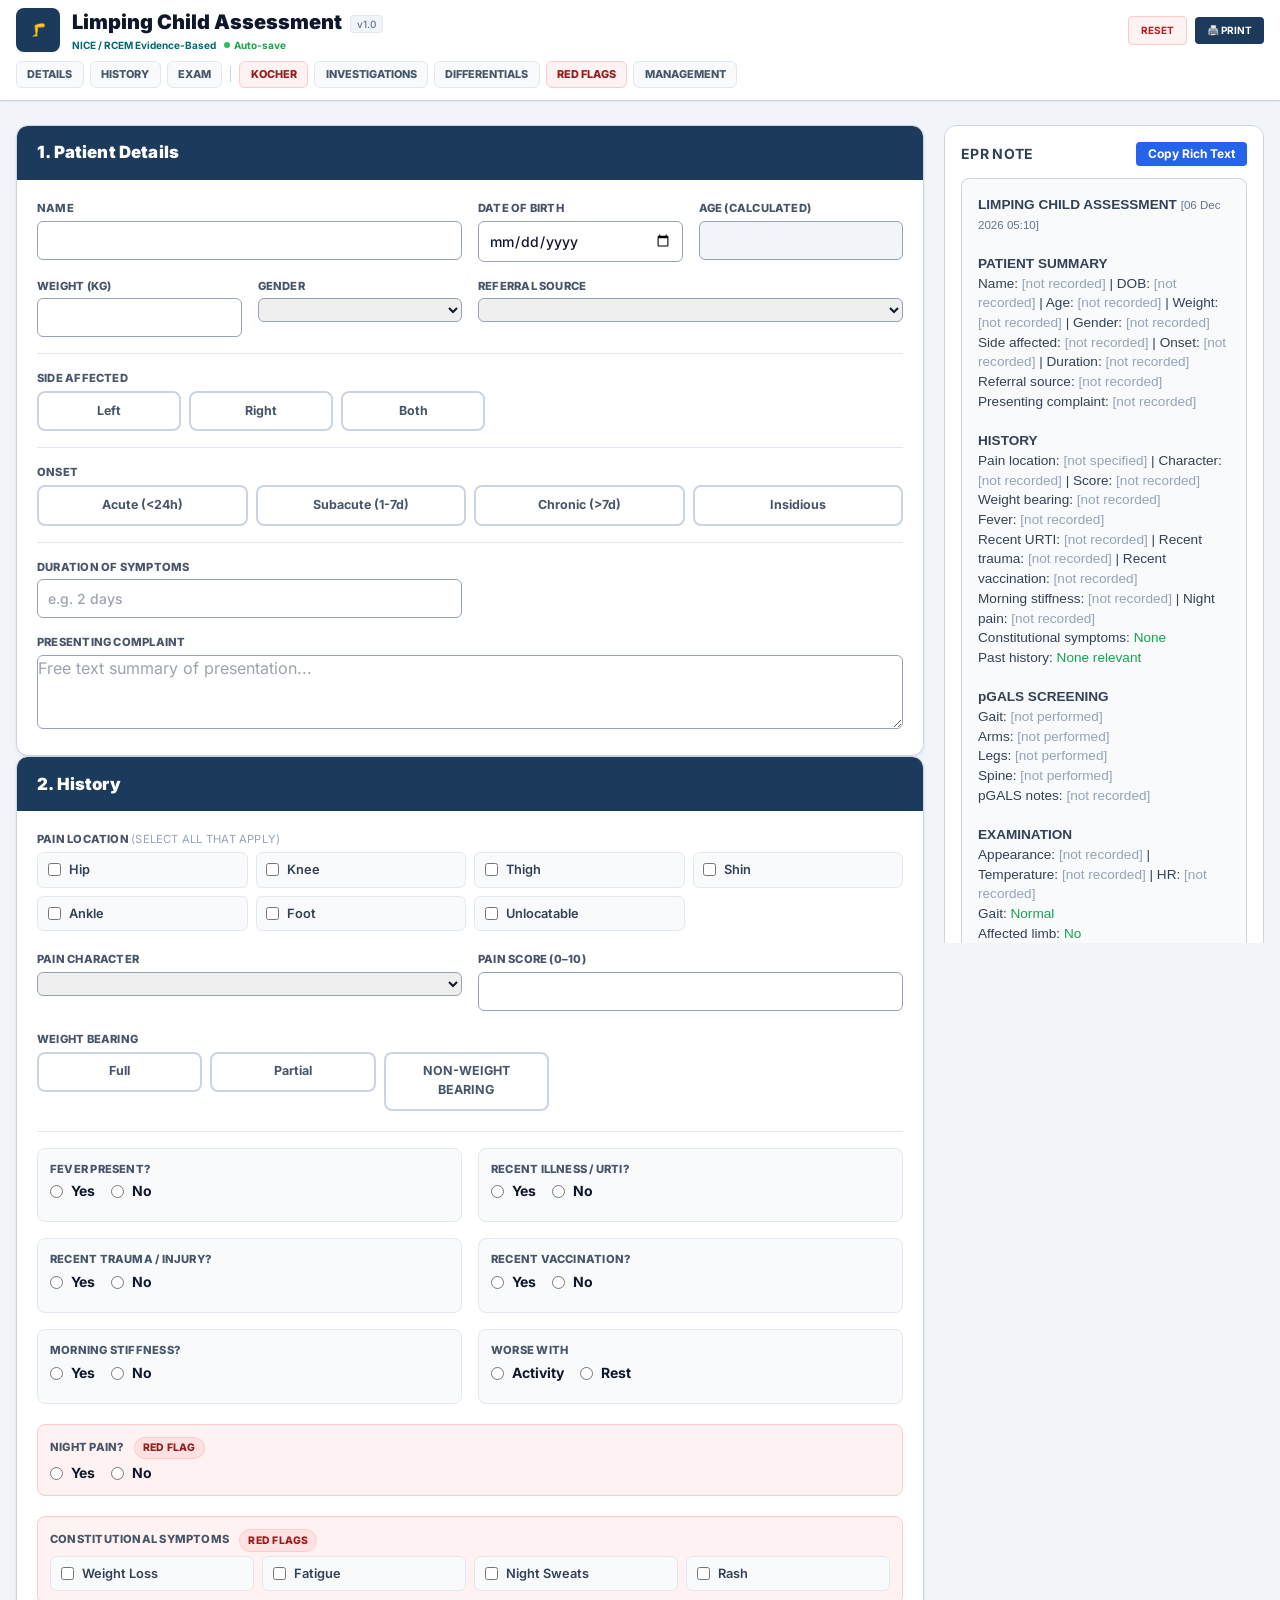
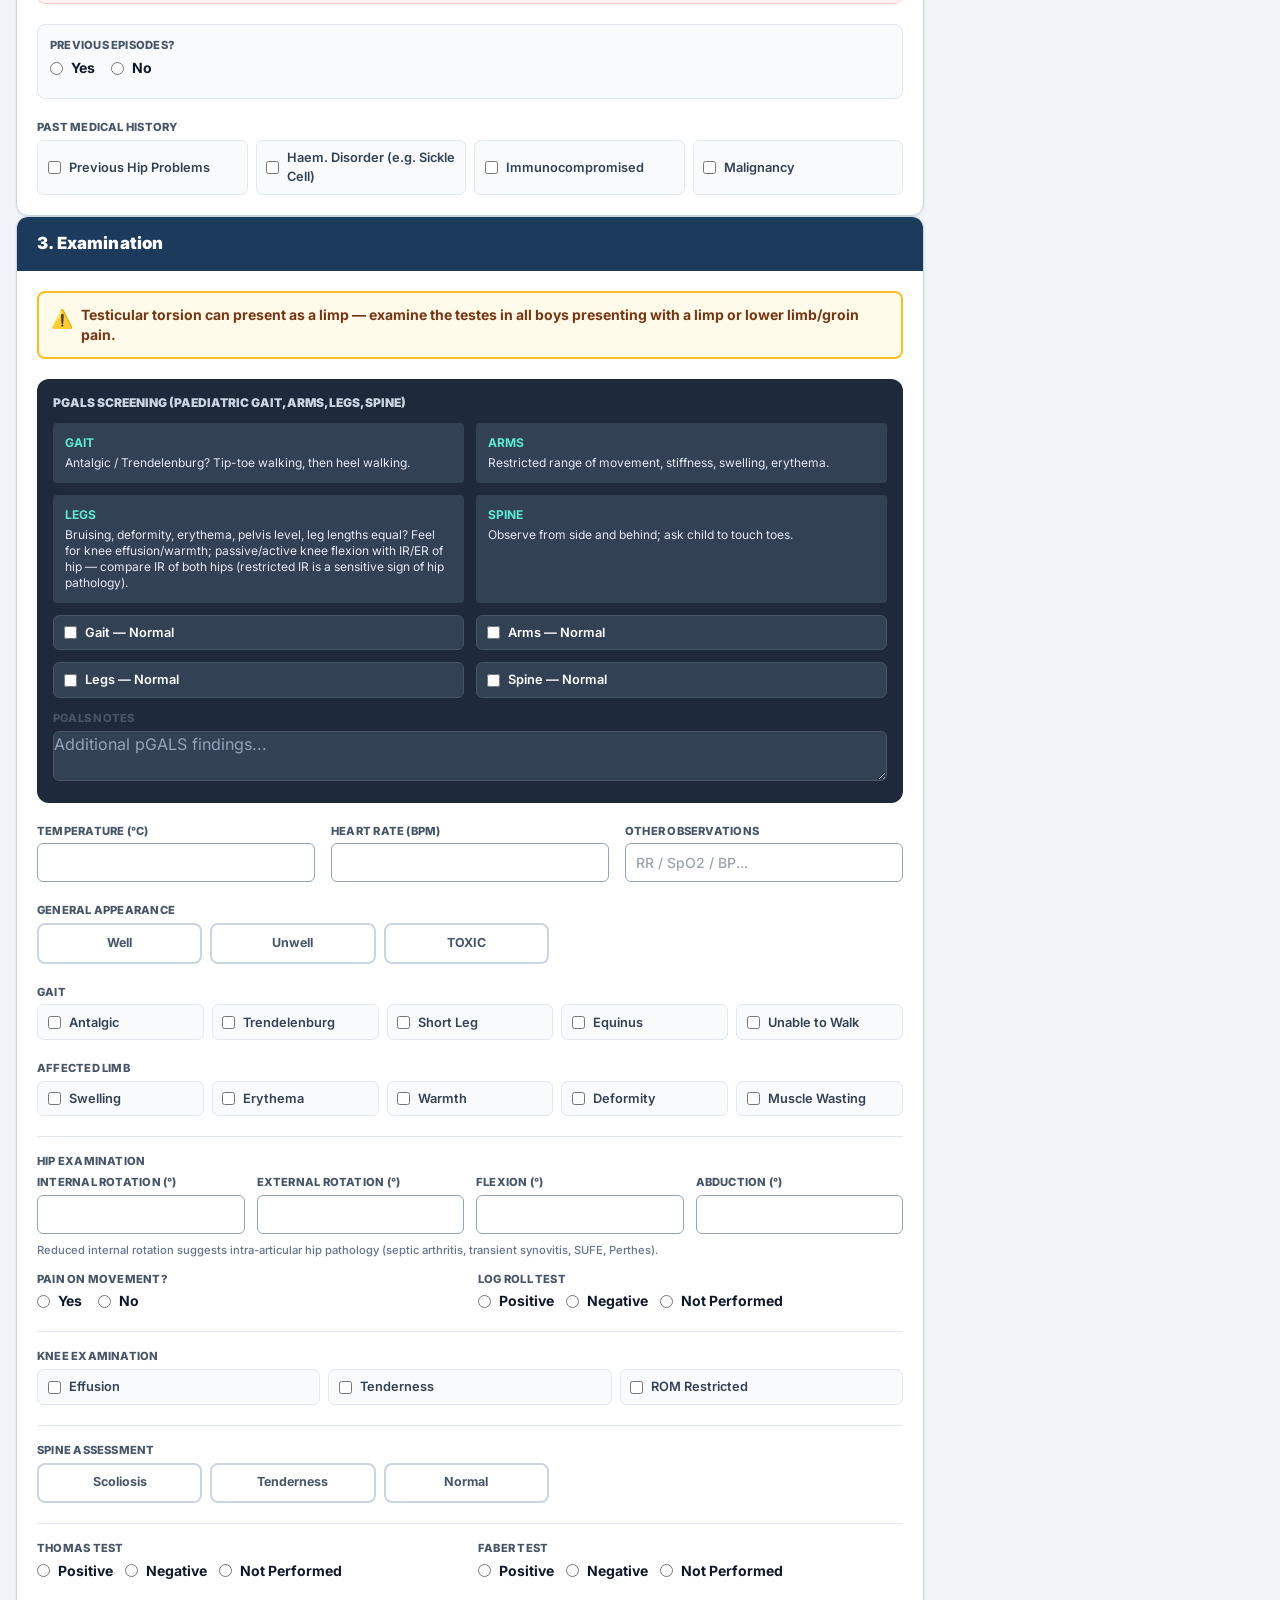
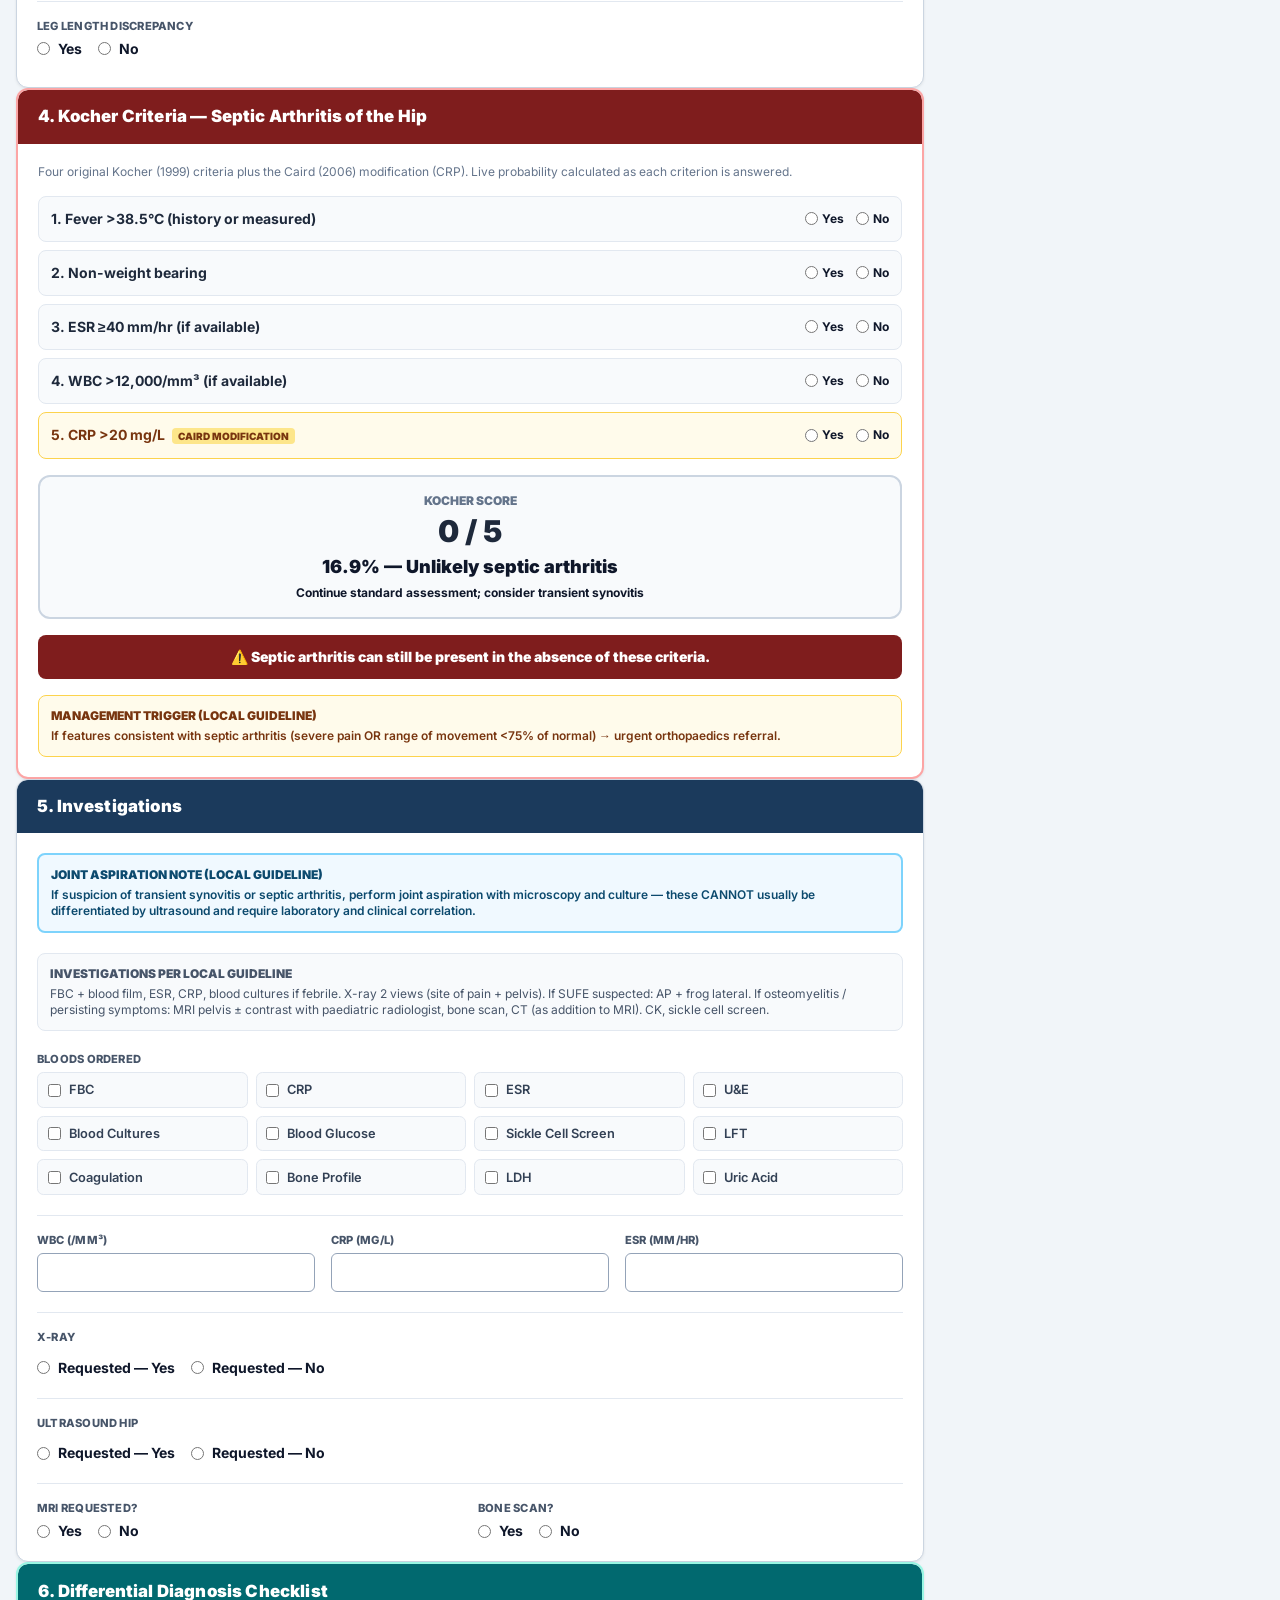
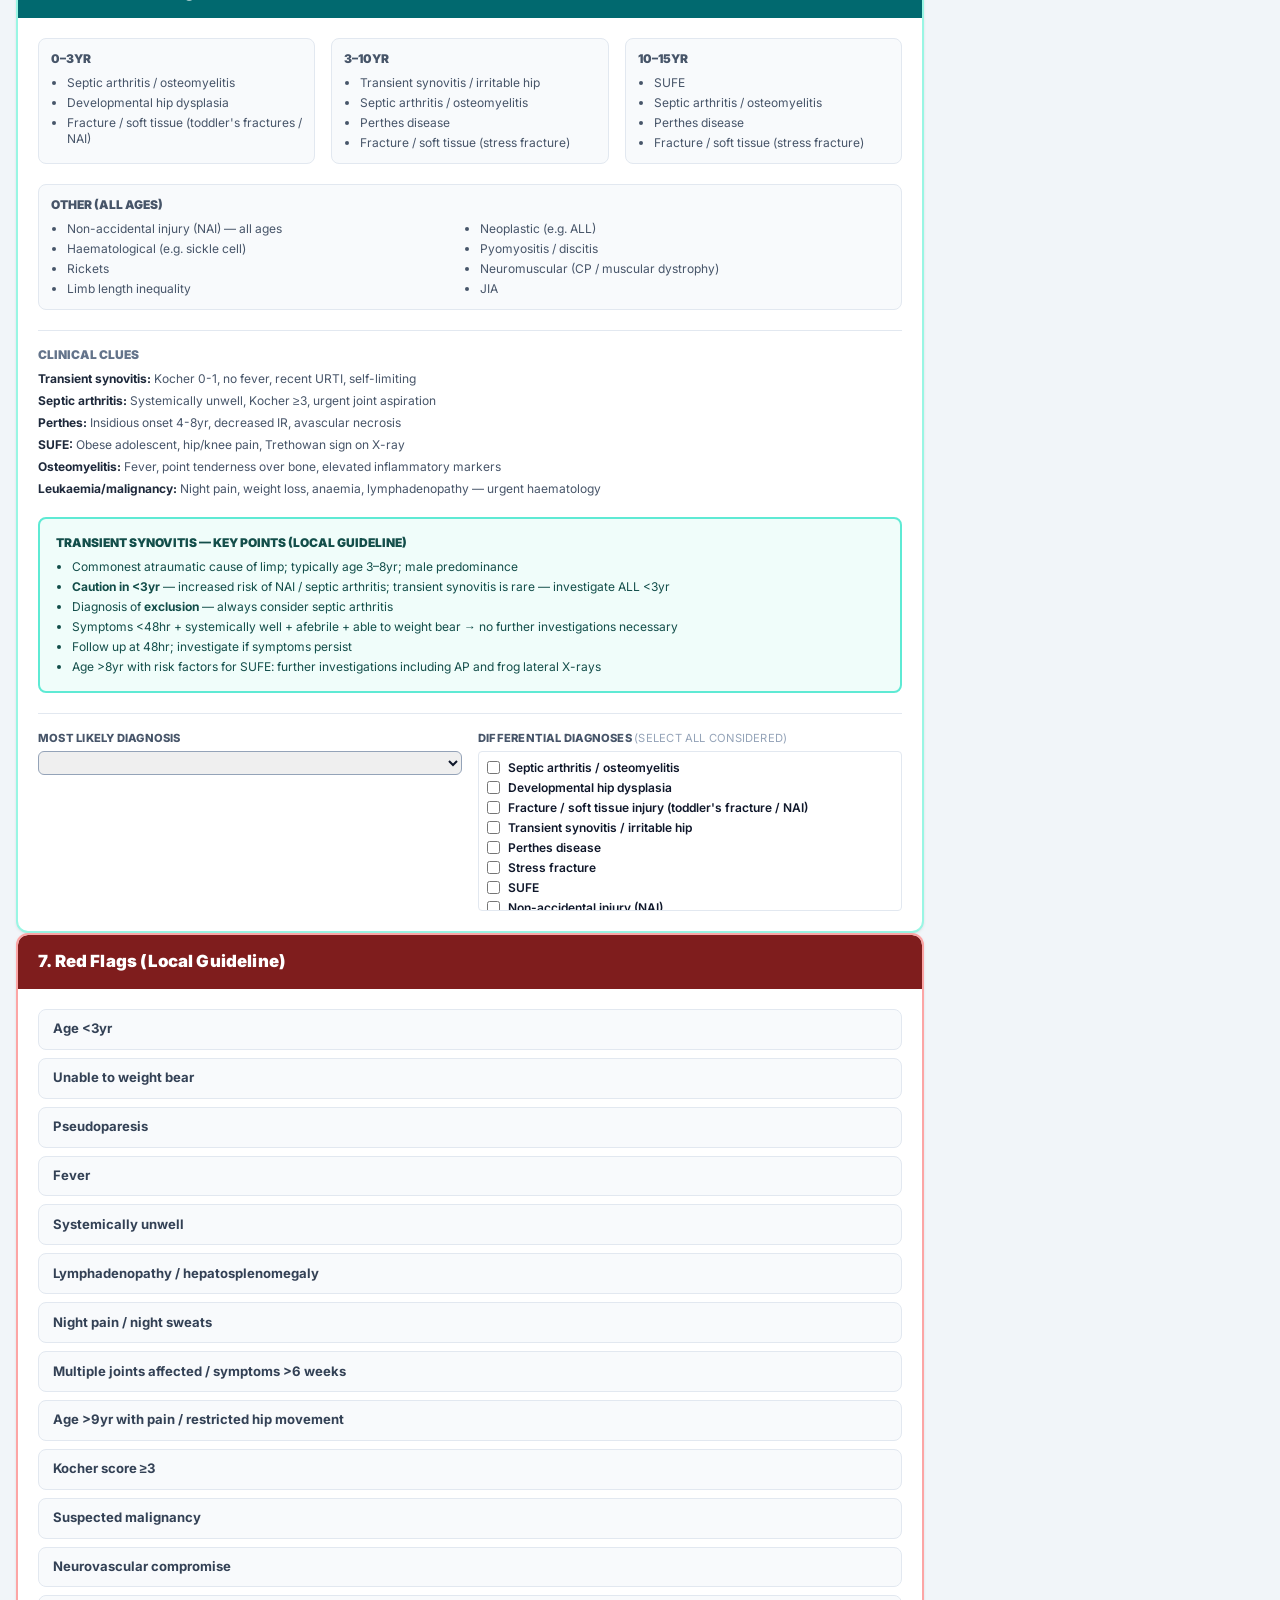
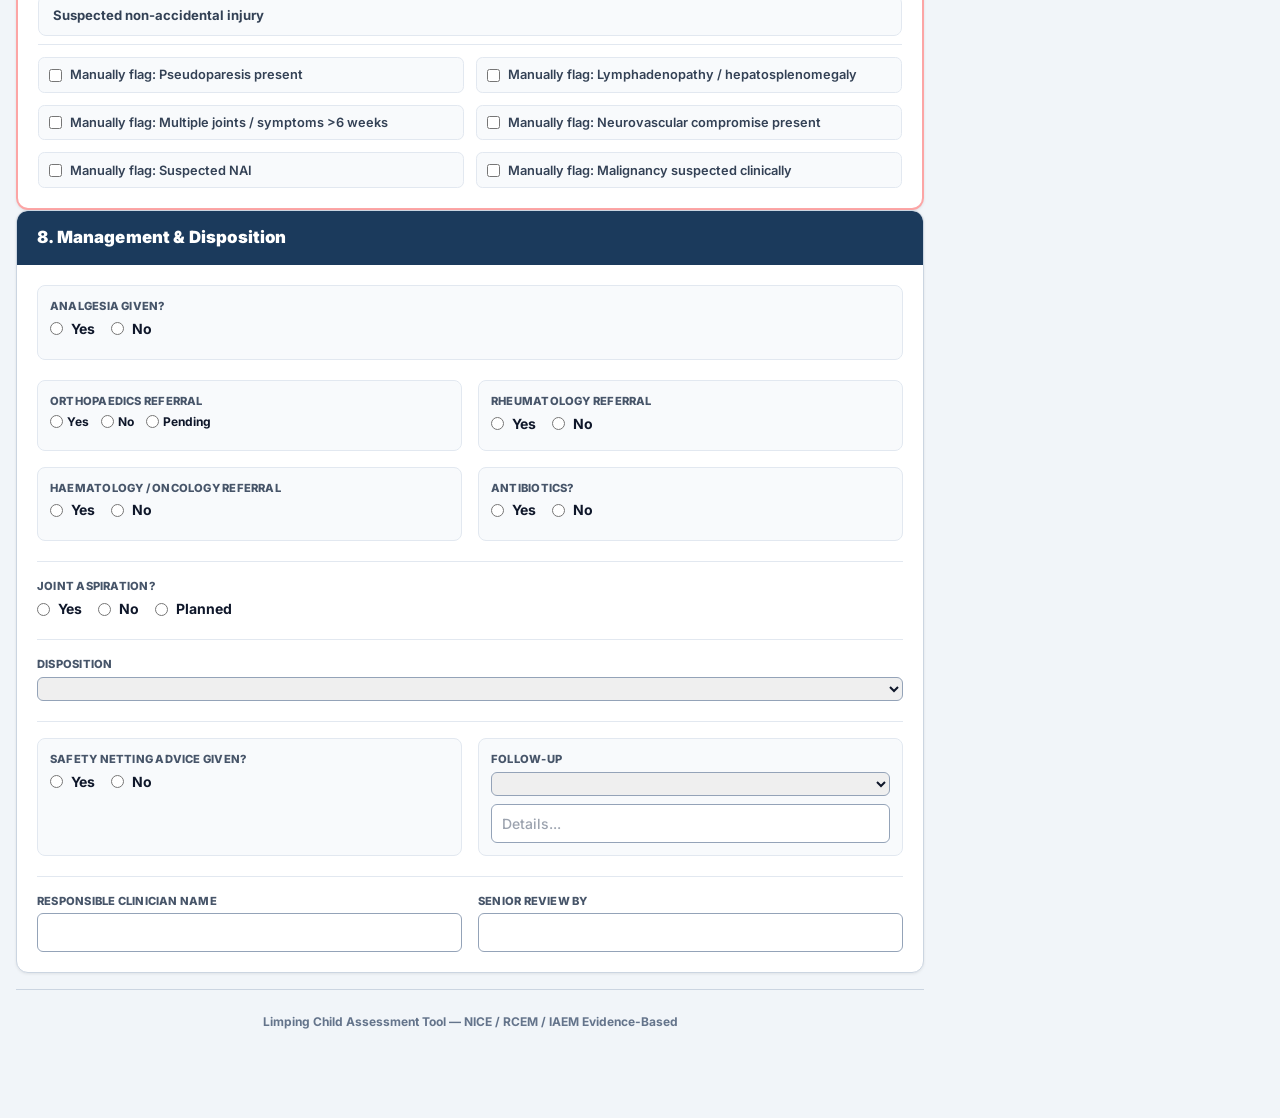
==== paed-limp-standalone.html @ a71a8b72 "feat: add self-contained standalone file for SharePoint (pre-populated EPR note template)" ====
<!DOCTYPE html>
<html lang="en-GB">
<head>
    <meta charset="UTF-8">
    <meta name="viewport" content="width=device-width, initial-scale=1.0">
    <title>Limping Child Assessment — NICE / RCEM Evidence-Based</title>
    
    
    <style>
        body { font-family: 'Inter', sans-serif; }
        ::-webkit-scrollbar { width: 8px; height: 4px; }
        ::-webkit-scrollbar-track { background: #f1f1f1; border-radius: 4px; }
        ::-webkit-scrollbar-thumb { background: #64748b; border-radius: 4px; }
        html { scroll-behavior: smooth; }
        [id^="sec-"] { scroll-margin-top: 140px; }

        input, textarea, select { border-color: #94a3b8; outline: none; transition: all 0.2s; }
        input:focus, textarea:focus, select:focus { border-color: #01696F; box-shadow: 0 0 0 3px rgba(1,105,111,0.2); }

        .rich-output {
            font-family: 'Segoe UI', Tahoma, Geneva, Verdana, sans-serif;
            font-size: 0.85rem;
            line-height: 1.45;
            color: #334155;
            background-color: #f8fafc;
            border: 1px solid #cbd5e1;
            border-radius: 0.5rem;
            padding: 1rem;
            min-height: 24rem;
            overflow-y: auto;
            white-space: pre-wrap;
        }

        .section-header {
            background-color: #1B3A5C;
            color: white;
            font-weight: 900;
            padding: 0.9rem 1.25rem;
            border-radius: 0.6rem 0.6rem 0 0;
            font-size: 1.05rem;
            display: flex;
            align-items: center;
            justify-content: space-between;
            letter-spacing: 0.01em;
        }
        .section-card {
            background: white;
            border-radius: 0.75rem;
            box-shadow: 0 1px 3px 0 rgb(0 0 0 / 0.08);
            border: 1px solid #cbd5e1;
            overflow: hidden;
        }
        .section-body { padding: 1.25rem; }

        label.field-label {
            display: block;
            font-size: 0.7rem;
            font-weight: 800;
            text-transform: uppercase;
            color: #475569;
            margin-bottom: 0.25rem;
            letter-spacing: 0.02em;
        }
        input[type="text"], input[type="number"], input[type="date"], input[type="time"], select, textarea {
            width: 100%;
            padding: 0.5rem 0.6rem;
            font-size: 0.875rem;
            border-radius: 0.375rem;
            border: 1px solid #94a3b8;
            font-weight: 500;
        }

        .nav-link {
            padding: 0.28rem 0.65rem;
            border-radius: 0.375rem;
            font-size: 0.68rem;
            font-weight: 800;
            text-transform: uppercase;
            transition: all 0.1s;
            border: 1px solid transparent;
            color: #475569;
            white-space: nowrap;
        }
        .nav-link:hover { background-color: #01696F; color: white; }

        .std-btn {
            transition: all 0.1s;
            border: 1px solid #cbd5e1;
            background-color: #f8fafc;
            color: #334155;
            border-radius: 0.5rem;
            font-weight: 700;
            padding: 0.5rem 0.9rem;
            font-size: 0.75rem;
            cursor: pointer;
        }
        .std-btn:hover { background-color: #e2e8f0; }
        .std-btn.active-teal { background-color: #01696F; color: white; border-color: #01464a; }
        .std-btn.active-red { background-color: #dc2626; color: white; border-color: #991b1b; }

        .radio-pill { cursor: pointer; }
        .radio-pill input { position: absolute; opacity: 0; }
        .radio-pill .pill-box {
            padding: 0.55rem 0.5rem;
            border: 2px solid #cbd5e1;
            border-radius: 0.5rem;
            text-align: center;
            font-size: 0.78rem;
            font-weight: 700;
            color: #475569;
            transition: all 0.1s;
        }
        .radio-pill input:checked + .pill-box {
            background-color: #01696F;
            color: white;
            border-color: #01464a;
        }
        .radio-pill.danger input:checked + .pill-box {
            background-color: #dc2626;
            border-color: #991b1b;
        }

        .chk-item {
            display: flex;
            align-items: center;
            gap: 0.5rem;
            padding: 0.45rem 0.6rem;
            border: 1px solid #e2e8f0;
            border-radius: 0.4rem;
            font-size: 0.8rem;
            font-weight: 600;
            color: #334155;
            cursor: pointer;
            background: #f8fafc;
        }
        .chk-item:hover { background: #f1f5f9; }

        .redflag-badge {
            display: inline-flex;
            align-items: center;
            gap: 0.3rem;
            font-size: 0.65rem;
            font-weight: 800;
            padding: 0.15rem 0.5rem;
            border-radius: 9999px;
            background: #fee2e2;
            color: #991b1b;
            border: 1px solid #fecaca;
            text-transform: uppercase;
        }
        .redflag-row {
            display: flex;
            align-items: center;
            justify-content: space-between;
            padding: 0.6rem 0.85rem;
            border-radius: 0.5rem;
            border: 1px solid #e2e8f0;
            background: #f8fafc;
            font-size: 0.82rem;
            font-weight: 700;
            color: #334155;
        }
        .redflag-row.flagged {
            background: #fef2f2;
            border-color: #fca5a5;
            color: #991b1b;
        }

        .clue-text { font-size: 0.7rem; color: #64748b; font-weight: 500; margin-top: 0.1rem; }

        #kocherResultCard { transition: all 0.2s; }

        @media print {
            @page { margin: 0.5cm; size: A4 portrait; }
            body { background: white; -webkit-print-color-adjust: exact; print-color-adjust: exact; }
            .no-print { display: none !important; }
            .section-card { box-shadow: none !important; border: 1px solid #ccc !important; break-inside: avoid; margin-bottom: 0.75rem; }
            main .grid { grid-template-columns: 1fr !important; }
        }
    </style>
<style>
/* ── SharePoint-safe two-column layout ───────────────────── */
.app-grid {
    display: grid;
    grid-template-columns: 1fr 320px;
    gap: 1.25rem;
    align-items: start;
}
.app-main-col {
    min-width: 0;
}
.app-epr-col {
    position: sticky;
    top: 72px;
    max-height: calc(100vh - 82px);
    overflow-y: auto;
}
@media print {
    .app-epr-col { display: none !important; }
    .app-grid { display: block !important; }
}
</style>
<style>
/* ── SharePoint-safe two-column layout ───────────────────── */
.app-grid {
    display: grid;
    grid-template-columns: 1fr 320px;
    gap: 1.25rem;
    align-items: start;
}
.app-main-col {
    min-width: 0;
}
.app-epr-col {
    position: sticky;
    top: 72px;
    max-height: calc(100vh - 82px);
    overflow-y: auto;
}
@media print {
    .app-epr-col { display: none !important; }
    .app-grid { display: block !important; }
}
</style>
<style>
@font-face{font-family:'Inter';font-weight:400 900;font-display:swap;src:url('[data-uri]') format('woff2');unicode-range:U+0100-02BA,U+1D00-1DBF,U+1E00-1E9F,U+2020,U+20A0-20AB,U+20AD-20C0,U+2113,U+2C60-2C7F,U+A720-A7FF;}
@font-face{font-family:'Inter';font-weight:400 900;font-display:swap;src:url('[data-uri]') format('woff2');unicode-range:U+0000-00FF,U+0131,U+0152-0153,U+02BB-02BC,U+02C6,U+02DA,U+02DC,U+2000-206F,U+20AC,U+2122,U+2191,U+2193,U+2212,U+2215,U+FEFF,U+FFFD;}
*,:after,:before{--tw-border-spacing-x:0;--tw-border-spacing-y:0;--tw-translate-x:0;--tw-translate-y:0;--tw-rotate:0;--tw-skew-x:0;--tw-skew-y:0;--tw-scale-x:1;--tw-scale-y:1;--tw-pan-x: ;--tw-pan-y: ;--tw-pinch-zoom: ;--tw-scroll-snap-strictness:proximity;--tw-gradient-from-position: ;--tw-gradient-via-position: ;--tw-gradient-to-position: ;--tw-ordinal: ;--tw-slashed-zero: ;--tw-numeric-figure: ;--tw-numeric-spacing: ;--tw-numeric-fraction: ;--tw-ring-inset: ;--tw-ring-offset-width:0px;--tw-ring-offset-color:#fff;--tw-ring-color:rgba(59,130,246,.5);--tw-ring-offset-shadow:0 0 #0000;--tw-ring-shadow:0 0 #0000;--tw-shadow:0 0 #0000;--tw-shadow-colored:0 0 #0000;--tw-blur: ;--tw-brightness: ;--tw-contrast: ;--tw-grayscale: ;--tw-hue-rotate: ;--tw-invert: ;--tw-saturate: ;--tw-sepia: ;--tw-drop-shadow: ;--tw-backdrop-blur: ;--tw-backdrop-brightness: ;--tw-backdrop-contrast: ;--tw-backdrop-grayscale: ;--tw-backdrop-hue-rotate: ;--tw-backdrop-invert: ;--tw-backdrop-opacity: ;--tw-backdrop-saturate: ;--tw-backdrop-sepia: ;--tw-contain-size: ;--tw-contain-layout: ;--tw-contain-paint: ;--tw-contain-style: }::backdrop{--tw-border-spacing-x:0;--tw-border-spacing-y:0;--tw-translate-x:0;--tw-translate-y:0;--tw-rotate:0;--tw-skew-x:0;--tw-skew-y:0;--tw-scale-x:1;--tw-scale-y:1;--tw-pan-x: ;--tw-pan-y: ;--tw-pinch-zoom: ;--tw-scroll-snap-strictness:proximity;--tw-gradient-from-position: ;--tw-gradient-via-position: ;--tw-gradient-to-position: ;--tw-ordinal: ;--tw-slashed-zero: ;--tw-numeric-figure: ;--tw-numeric-spacing: ;--tw-numeric-fraction: ;--tw-ring-inset: ;--tw-ring-offset-width:0px;--tw-ring-offset-color:#fff;--tw-ring-color:rgba(59,130,246,.5);--tw-ring-offset-shadow:0 0 #0000;--tw-ring-shadow:0 0 #0000;--tw-shadow:0 0 #0000;--tw-shadow-colored:0 0 #0000;--tw-blur: ;--tw-brightness: ;--tw-contrast: ;--tw-grayscale: ;--tw-hue-rotate: ;--tw-invert: ;--tw-saturate: ;--tw-sepia: ;--tw-drop-shadow: ;--tw-backdrop-blur: ;--tw-backdrop-brightness: ;--tw-backdrop-contrast: ;--tw-backdrop-grayscale: ;--tw-backdrop-hue-rotate: ;--tw-backdrop-invert: ;--tw-backdrop-opacity: ;--tw-backdrop-saturate: ;--tw-backdrop-sepia: ;--tw-contain-size: ;--tw-contain-layout: ;--tw-contain-paint: ;--tw-contain-style: }/*! tailwindcss v3.4.19 | MIT License | https://tailwindcss.com*/*,:after,:before{box-sizing:border-box;border:0 solid #e5e7eb}:after,:before{--tw-content:""}:host,html{line-height:1.5;-webkit-text-size-adjust:100%;-moz-tab-size:4;-o-tab-size:4;tab-size:4;font-family:ui-sans-serif,system-ui,sans-serif,Apple Color Emoji,Segoe UI Emoji,Segoe UI Symbol,Noto Color Emoji;font-feature-settings:normal;font-variation-settings:normal;-webkit-tap-highlight-color:transparent}body{margin:0;line-height:inherit}hr{height:0;color:inherit;border-top-width:1px}abbr:where([title]){-webkit-text-decoration:underline dotted;text-decoration:underline dotted}h1,h2,h3,h4,h5,h6{font-size:inherit;font-weight:inherit}a{color:inherit;text-decoration:inherit}b,strong{font-weight:bolder}code,kbd,pre,samp{font-family:ui-monospace,SFMono-Regular,Menlo,Monaco,Consolas,Liberation Mono,Courier New,monospace;font-feature-settings:normal;font-variation-settings:normal;font-size:1em}small{font-size:80%}sub,sup{font-size:75%;line-height:0;position:relative;vertical-align:baseline}sub{bottom:-.25em}sup{top:-.5em}table{text-indent:0;border-color:inherit;border-collapse:collapse}button,input,optgroup,select,textarea{font-family:inherit;font-feature-settings:inherit;font-variation-settings:inherit;font-size:100%;font-weight:inherit;line-height:inherit;letter-spacing:inherit;color:inherit;margin:0;padding:0}button,select{text-transform:none}button,input:where([type=button]),input:where([type=reset]),input:where([type=submit]){-webkit-appearance:button;background-color:transparent;background-image:none}:-moz-focusring{outline:auto}:-moz-ui-invalid{box-shadow:none}progress{vertical-align:baseline}::-webkit-inner-spin-button,::-webkit-outer-spin-button{height:auto}[type=search]{-webkit-appearance:textfield;outline-offset:-2px}::-webkit-search-decoration{-webkit-appearance:none}::-webkit-file-upload-button{-webkit-appearance:button;font:inherit}summary{display:list-item}blockquote,dd,dl,figure,h1,h2,h3,h4,h5,h6,hr,p,pre{margin:0}fieldset{margin:0}fieldset,legend{padding:0}menu,ol,ul{list-style:none;margin:0;padding:0}dialog{padding:0}textarea{resize:vertical}input::-moz-placeholder,textarea::-moz-placeholder{opacity:1;color:#9ca3af}input::placeholder,textarea::placeholder{opacity:1;color:#9ca3af}[role=button],button{cursor:pointer}:disabled{cursor:default}audio,canvas,embed,iframe,img,object,svg,video{display:block;vertical-align:middle}img,video{max-width:100%;height:auto}[hidden]:where(:not([hidden=until-found])){display:none}.container{width:100%}@media (min-width:640px){.container{max-width:640px}}@media (min-width:768px){.container{max-width:768px}}@media (min-width:1024px){.container{max-width:1024px}}@media (min-width:1280px){.container{max-width:1280px}}@media (min-width:1536px){.container{max-width:1536px}}.absolute{position:absolute}.sticky{position:sticky}.top-0{top:0}.top-24{top:6rem}.z-50{z-index:50}.mx-0\.5{margin-left:.125rem;margin-right:.125rem}.mx-auto{margin-left:auto;margin-right:auto}.mb-1{margin-bottom:.25rem}.mb-2{margin-bottom:.5rem}.mb-3{margin-bottom:.75rem}.mb-4{margin-bottom:1rem}.ml-1{margin-left:.25rem}.ml-2{margin-left:.5rem}.ml-4{margin-left:1rem}.mt-1{margin-top:.25rem}.mt-2{margin-top:.5rem}.mt-3{margin-top:.75rem}.mt-4{margin-top:1rem}.block{display:block}.flex{display:flex}.grid{display:grid}.hidden{display:none}.h-1\.5{height:.375rem}.h-11{height:2.75rem}.h-4{height:1rem}.max-h-40{max-height:10rem}.w-1\.5{width:.375rem}.w-11{width:2.75rem}.w-full{width:100%}.w-px{width:1px}.max-w-lg{max-width:32rem}.max-w-md{max-width:28rem}.max-w-xs{max-width:20rem}@keyframes pulse{50%{opacity:.5}}.animate-pulse{animation:pulse 2s cubic-bezier(.4,0,.6,1) infinite}.list-disc{list-style-type:disc}.grid-cols-1{grid-template-columns:repeat(1,minmax(0,1fr))}.grid-cols-2{grid-template-columns:repeat(2,minmax(0,1fr))}.grid-cols-3{grid-template-columns:repeat(3,minmax(0,1fr))}.flex-wrap{flex-wrap:wrap}.items-start{align-items:flex-start}.items-center{align-items:center}.justify-center{justify-content:center}.justify-between{justify-content:space-between}.gap-1{gap:.25rem}.gap-1\.5{gap:.375rem}.gap-2{gap:.5rem}.gap-3{gap:.75rem}.gap-4{gap:1rem}.space-y-1>:not([hidden])~:not([hidden]){--tw-space-y-reverse:0;margin-top:calc(.25rem*(1 - var(--tw-space-y-reverse)));margin-bottom:calc(.25rem*var(--tw-space-y-reverse))}.space-y-1\.5>:not([hidden])~:not([hidden]){--tw-space-y-reverse:0;margin-top:calc(.375rem*(1 - var(--tw-space-y-reverse)));margin-bottom:calc(.375rem*var(--tw-space-y-reverse))}.space-y-2>:not([hidden])~:not([hidden]){--tw-space-y-reverse:0;margin-top:calc(.5rem*(1 - var(--tw-space-y-reverse)));margin-bottom:calc(.5rem*var(--tw-space-y-reverse))}.space-y-3>:not([hidden])~:not([hidden]){--tw-space-y-reverse:0;margin-top:calc(.75rem*(1 - var(--tw-space-y-reverse)));margin-bottom:calc(.75rem*var(--tw-space-y-reverse))}.space-y-4>:not([hidden])~:not([hidden]){--tw-space-y-reverse:0;margin-top:calc(1rem*(1 - var(--tw-space-y-reverse)));margin-bottom:calc(1rem*var(--tw-space-y-reverse))}.space-y-5>:not([hidden])~:not([hidden]){--tw-space-y-reverse:0;margin-top:calc(1.25rem*(1 - var(--tw-space-y-reverse)));margin-bottom:calc(1.25rem*var(--tw-space-y-reverse))}.overflow-x-auto{overflow-x:auto}.overflow-y-auto{overflow-y:auto}.rounded{border-radius:.25rem}.rounded-full{border-radius:9999px}.rounded-lg{border-radius:.5rem}.rounded-xl{border-radius:.75rem}.border{border-width:1px}.border-2{border-width:2px}.border-b{border-bottom-width:1px}.border-b-2{border-bottom-width:2px}.border-t{border-top-width:1px}.border-amber-300{--tw-border-opacity:1;border-color:rgb(252 211 77/var(--tw-border-opacity,1))}.border-amber-400{--tw-border-opacity:1;border-color:rgb(251 191 36/var(--tw-border-opacity,1))}.border-green-400{--tw-border-opacity:1;border-color:rgb(74 222 128/var(--tw-border-opacity,1))}.border-red-200{--tw-border-opacity:1;border-color:rgb(254 202 202/var(--tw-border-opacity,1))}.border-red-300{--tw-border-opacity:1;border-color:rgb(252 165 165/var(--tw-border-opacity,1))}.border-red-500{--tw-border-opacity:1;border-color:rgb(239 68 68/var(--tw-border-opacity,1))}.border-sky-300{--tw-border-opacity:1;border-color:rgb(125 211 252/var(--tw-border-opacity,1))}.border-slate-200{--tw-border-opacity:1;border-color:rgb(226 232 240/var(--tw-border-opacity,1))}.border-slate-300{--tw-border-opacity:1;border-color:rgb(203 213 225/var(--tw-border-opacity,1))}.border-slate-600{--tw-border-opacity:1;border-color:rgb(71 85 105/var(--tw-border-opacity,1))}.border-slate-800{--tw-border-opacity:1;border-color:rgb(30 41 59/var(--tw-border-opacity,1))}.border-teal-200{--tw-border-opacity:1;border-color:rgb(153 246 228/var(--tw-border-opacity,1))}.border-teal-300{--tw-border-opacity:1;border-color:rgb(94 234 212/var(--tw-border-opacity,1))}.bg-amber-200{--tw-bg-opacity:1;background-color:rgb(253 230 138/var(--tw-bg-opacity,1))}.bg-amber-50{--tw-bg-opacity:1;background-color:rgb(255 251 235/var(--tw-bg-opacity,1))}.bg-blue-600{--tw-bg-opacity:1;background-color:rgb(37 99 235/var(--tw-bg-opacity,1))}.bg-green-50{--tw-bg-opacity:1;background-color:rgb(240 253 244/var(--tw-bg-opacity,1))}.bg-green-500{--tw-bg-opacity:1;background-color:rgb(34 197 94/var(--tw-bg-opacity,1))}.bg-red-50{--tw-bg-opacity:1;background-color:rgb(254 242 242/var(--tw-bg-opacity,1))}.bg-red-900{--tw-bg-opacity:1;background-color:rgb(127 29 29/var(--tw-bg-opacity,1))}.bg-sky-50{--tw-bg-opacity:1;background-color:rgb(240 249 255/var(--tw-bg-opacity,1))}.bg-slate-100{--tw-bg-opacity:1;background-color:rgb(241 245 249/var(--tw-bg-opacity,1))}.bg-slate-300{--tw-bg-opacity:1;background-color:rgb(203 213 225/var(--tw-bg-opacity,1))}.bg-slate-50{--tw-bg-opacity:1;background-color:rgb(248 250 252/var(--tw-bg-opacity,1))}.bg-slate-700{--tw-bg-opacity:1;background-color:rgb(51 65 85/var(--tw-bg-opacity,1))}.bg-slate-800{--tw-bg-opacity:1;background-color:rgb(30 41 59/var(--tw-bg-opacity,1))}.bg-teal-50{--tw-bg-opacity:1;background-color:rgb(240 253 250/var(--tw-bg-opacity,1))}.bg-white{--tw-bg-opacity:1;background-color:rgb(255 255 255/var(--tw-bg-opacity,1))}.p-2{padding:.5rem}.p-3{padding:.75rem}.p-4{padding:1rem}.px-1\.5{padding-left:.375rem;padding-right:.375rem}.px-3{padding-left:.75rem;padding-right:.75rem}.px-4{padding-left:1rem;padding-right:1rem}.py-0\.5{padding-top:.125rem;padding-bottom:.125rem}.py-1{padding-top:.25rem;padding-bottom:.25rem}.py-1\.5{padding-top:.375rem;padding-bottom:.375rem}.py-2{padding-top:.5rem;padding-bottom:.5rem}.py-3{padding-top:.75rem;padding-bottom:.75rem}.py-6{padding-top:1.5rem;padding-bottom:1.5rem}.pb-1{padding-bottom:.25rem}.pb-10{padding-bottom:2.5rem}.pb-3{padding-bottom:.75rem}.pt-3{padding-top:.75rem}.pt-4{padding-top:1rem}.text-center{text-align:center}.align-middle{vertical-align:middle}.text-2xl{font-size:1.5rem;line-height:2rem}.text-3xl{font-size:1.875rem;line-height:2.25rem}.text-\[10px\]{font-size:10px}.text-lg{font-size:1.125rem;line-height:1.75rem}.text-sm{font-size:.875rem;line-height:1.25rem}.text-xs{font-size:.75rem;line-height:1rem}.font-black{font-weight:900}.font-bold{font-weight:700}.font-medium{font-weight:500}.font-normal{font-weight:400}.font-semibold{font-weight:600}.uppercase{text-transform:uppercase}.leading-tight{line-height:1.25}.tracking-wide{letter-spacing:.025em}.text-amber-900{--tw-text-opacity:1;color:rgb(120 53 15/var(--tw-text-opacity,1))}.text-green-600{--tw-text-opacity:1;color:rgb(22 163 74/var(--tw-text-opacity,1))}.text-red-600{--tw-text-opacity:1;color:rgb(220 38 38/var(--tw-text-opacity,1))}.text-red-700{--tw-text-opacity:1;color:rgb(185 28 28/var(--tw-text-opacity,1))}.text-red-800{--tw-text-opacity:1;color:rgb(153 27 27/var(--tw-text-opacity,1))}.text-sky-900{--tw-text-opacity:1;color:rgb(12 74 110/var(--tw-text-opacity,1))}.text-slate-200{--tw-text-opacity:1;color:rgb(226 232 240/var(--tw-text-opacity,1))}.text-slate-300{--tw-text-opacity:1;color:rgb(203 213 225/var(--tw-text-opacity,1))}.text-slate-400{--tw-text-opacity:1;color:rgb(148 163 184/var(--tw-text-opacity,1))}.text-slate-500{--tw-text-opacity:1;color:rgb(100 116 139/var(--tw-text-opacity,1))}.text-slate-600{--tw-text-opacity:1;color:rgb(71 85 105/var(--tw-text-opacity,1))}.text-slate-700{--tw-text-opacity:1;color:rgb(51 65 85/var(--tw-text-opacity,1))}.text-slate-800{--tw-text-opacity:1;color:rgb(30 41 59/var(--tw-text-opacity,1))}.text-slate-900{--tw-text-opacity:1;color:rgb(15 23 42/var(--tw-text-opacity,1))}.text-teal-300{--tw-text-opacity:1;color:rgb(94 234 212/var(--tw-text-opacity,1))}.text-teal-900{--tw-text-opacity:1;color:rgb(19 78 74/var(--tw-text-opacity,1))}.text-white{--tw-text-opacity:1;color:rgb(255 255 255/var(--tw-text-opacity,1))}.antialiased{-webkit-font-smoothing:antialiased;-moz-osx-font-smoothing:grayscale}.placeholder-slate-400::-moz-placeholder{--tw-placeholder-opacity:1;color:rgb(148 163 184/var(--tw-placeholder-opacity,1))}.placeholder-slate-400::placeholder{--tw-placeholder-opacity:1;color:rgb(148 163 184/var(--tw-placeholder-opacity,1))}.shadow-lg{--tw-shadow:0 10px 15px -3px rgba(0,0,0,.1),0 4px 6px -4px rgba(0,0,0,.1);--tw-shadow-colored:0 10px 15px -3px var(--tw-shadow-color),0 4px 6px -4px var(--tw-shadow-color)}.shadow-lg,.shadow-sm{box-shadow:var(--tw-ring-offset-shadow,0 0 #0000),var(--tw-ring-shadow,0 0 #0000),var(--tw-shadow)}.shadow-sm{--tw-shadow:0 1px 2px 0 rgba(0,0,0,.05);--tw-shadow-colored:0 1px 2px 0 var(--tw-shadow-color)}.outline{outline-style:solid}.filter{filter:var(--tw-blur) var(--tw-brightness) var(--tw-contrast) var(--tw-grayscale) var(--tw-hue-rotate) var(--tw-invert) var(--tw-saturate) var(--tw-sepia) var(--tw-drop-shadow)}.transition{transition-property:color,background-color,border-color,text-decoration-color,fill,stroke,opacity,box-shadow,transform,filter,-webkit-backdrop-filter;transition-property:color,background-color,border-color,text-decoration-color,fill,stroke,opacity,box-shadow,transform,filter,backdrop-filter;transition-property:color,background-color,border-color,text-decoration-color,fill,stroke,opacity,box-shadow,transform,filter,backdrop-filter,-webkit-backdrop-filter;transition-timing-function:cubic-bezier(.4,0,.2,1);transition-duration:.15s}.hover\:bg-red-100:hover{--tw-bg-opacity:1;background-color:rgb(254 226 226/var(--tw-bg-opacity,1))}.hover\:opacity-90:hover{opacity:.9}@media (min-width:768px){.md\:col-span-2{grid-column:span 2/span 2}.md\:grid-cols-2{grid-template-columns:repeat(2,minmax(0,1fr))}.md\:grid-cols-3{grid-template-columns:repeat(3,minmax(0,1fr))}.md\:grid-cols-4{grid-template-columns:repeat(4,minmax(0,1fr))}.md\:grid-cols-5{grid-template-columns:repeat(5,minmax(0,1fr))}.md\:text-xl{font-size:1.25rem;line-height:1.75rem}}@media print{.print\:block{display:block}}
</style>
</head>
<body class="bg-slate-100 text-slate-900 antialiased pb-10">

    <header class="bg-white shadow-sm sticky top-0 z-50 border-b border-slate-300 no-print">
        <div class="container mx-auto px-4 py-2">
            <div class="flex justify-between items-center mb-2">
                <div class="flex items-center gap-3">
                    <div class="h-11 w-11 rounded-lg flex items-center justify-center text-white font-black text-xs shadow-sm" style="background-color:#1B3A5C;">🦵</div>
                    <div>
                        <h1 class="text-lg md:text-xl font-black text-slate-900 leading-tight">Limping Child Assessment
                            <span class="text-[10px] font-medium text-slate-500 bg-slate-100 px-1.5 py-0.5 rounded border align-middle ml-1">v1.0</span>
                        </h1>
                        <p class="text-[10px] font-bold flex items-center gap-2" style="color:#01696F;">
                            NICE / RCEM Evidence-Based
                            <span class="text-green-600 flex items-center gap-1" id="saveStatus">
                                <span class="w-1.5 h-1.5 rounded-full bg-green-500 animate-pulse"></span> Auto-save
                            </span>
                        </p>
                    </div>
                </div>
                <div class="flex items-center gap-2">
                    <button id="resetData" class="px-3 py-1.5 text-[10px] font-bold text-red-700 bg-red-50 hover:bg-red-100 border border-red-200 rounded transition uppercase">Reset</button>
                    <button onclick="window.print()" class="px-3 py-1.5 text-[10px] font-bold text-white rounded transition uppercase" style="background-color:#1B3A5C;">🖨️ Print</button>
                </div>
            </div>

            <nav class="flex flex-wrap items-center gap-1.5 pb-1 overflow-x-auto">
                <a href="#sec-details" class="nav-link bg-slate-50 border-slate-200">Details</a>
                <a href="#sec-history" class="nav-link bg-slate-50 border-slate-200">History</a>
                <a href="#sec-exam" class="nav-link bg-slate-50 border-slate-200">Exam</a>
                <span class="w-px h-4 bg-slate-300 mx-0.5"></span>
                <a href="#sec-kocher" class="nav-link" style="background:#fef2f2;color:#991b1b;border-color:#fecaca;">Kocher</a>
                <a href="#sec-investigations" class="nav-link bg-slate-50 border-slate-200">Investigations</a>
                <a href="#sec-differential" class="nav-link bg-slate-50 border-slate-200">Differentials</a>
                <a href="#sec-redflags" class="nav-link" style="background:#fef2f2;color:#991b1b;border-color:#fecaca;">Red Flags</a>
                <a href="#sec-management" class="nav-link bg-slate-50 border-slate-200">Management</a>
            </nav>
        </div>
    </header>

    <main class="container mx-auto px-4 py-6">
        <div class="app-grid">

            <div class="app-main-col">

                <div class="hidden print:block mb-4 text-center border-b-2 border-slate-800 pb-3">
                    <h1 class="text-2xl font-black text-slate-900">Limping Child Assessment</h1>
                    <p class="text-sm text-slate-500 font-bold">NICE / RCEM Evidence-Based Proforma</p>
                </div>

                <!-- SECTION 1: PATIENT DETAILS -->
                <section class="section-card" id="sec-details">
                    <div class="section-header">1. Patient Details</div>
                    <div class="section-body space-y-4">
                        <div class="grid grid-cols-1 md:grid-cols-4 gap-4">
                            <div class="md:col-span-2">
                                <label class="field-label">Name</label>
                                <input type="text" id="p_name">
                            </div>
                            <div>
                                <label class="field-label">Date of Birth</label>
                                <input type="date" id="p_dob">
                            </div>
                            <div>
                                <label class="field-label">Age (calculated)</label>
                                <input type="text" id="p_age" readonly class="bg-slate-100 font-bold">
                            </div>
                            <div>
                                <label class="field-label">Weight (kg)</label>
                                <input type="number" id="p_weight" step="0.1">
                            </div>
                            <div>
                                <label class="field-label">Gender</label>
                                <select id="p_gender">
                                    <option value=""></option>
                                    <option>Male</option>
                                    <option>Female</option>
                                    <option>Other / Not stated</option>
                                </select>
                            </div>
                            <div class="md:col-span-2">
                                <label class="field-label">Referral Source</label>
                                <select id="p_referral">
                                    <option value=""></option>
                                    <option>Self-presented</option>
                                    <option>GP referral</option>
                                    <option>Ambulance</option>
                                    <option>Urgent care / walk-in centre</option>
                                    <option>111</option>
                                    <option>Other</option>
                                </select>
                            </div>
                        </div>

                        <div class="border-t border-slate-200 pt-4">
                            <label class="field-label mb-2">Side Affected</label>
                            <div class="grid grid-cols-3 gap-2 max-w-md">
                                <label class="radio-pill"><input type="radio" name="side_affected" value="Left"><div class="pill-box">Left</div></label>
                                <label class="radio-pill"><input type="radio" name="side_affected" value="Right"><div class="pill-box">Right</div></label>
                                <label class="radio-pill"><input type="radio" name="side_affected" value="Both"><div class="pill-box">Both</div></label>
                            </div>
                        </div>

                        <div class="border-t border-slate-200 pt-4">
                            <label class="field-label mb-2">Onset</label>
                            <div class="grid grid-cols-2 md:grid-cols-4 gap-2">
                                <label class="radio-pill"><input type="radio" name="onset" value="Acute (<24h)"><div class="pill-box">Acute (&lt;24h)</div></label>
                                <label class="radio-pill"><input type="radio" name="onset" value="Subacute (1-7 days)"><div class="pill-box">Subacute (1-7d)</div></label>
                                <label class="radio-pill"><input type="radio" name="onset" value="Chronic (>7 days)"><div class="pill-box">Chronic (&gt;7d)</div></label>
                                <label class="radio-pill"><input type="radio" name="onset" value="Insidious"><div class="pill-box">Insidious</div></label>
                            </div>
                        </div>

                        <div class="grid grid-cols-1 md:grid-cols-2 gap-4 border-t border-slate-200 pt-4">
                            <div>
                                <label class="field-label">Duration of Symptoms</label>
                                <input type="text" id="duration_symptoms" placeholder="e.g. 2 days">
                            </div>
                        </div>

                        <div>
                            <label class="field-label">Presenting Complaint</label>
                            <textarea id="presenting_complaint" rows="3" placeholder="Free text summary of presentation..."></textarea>
                        </div>
                    </div>
                </section>

                <!-- SECTION 2: HISTORY -->
                <section class="section-card" id="sec-history">
                    <div class="section-header">2. History</div>
                    <div class="section-body space-y-5">

                        <div>
                            <label class="field-label mb-2">Pain Location <span class="text-slate-400 font-normal">(select all that apply)</span></label>
                            <div class="grid grid-cols-2 md:grid-cols-4 gap-2">
                                <label class="chk-item"><input type="checkbox" class="pain-loc" value="Hip"><span>Hip</span></label>
                                <label class="chk-item"><input type="checkbox" class="pain-loc" value="Knee"><span>Knee</span></label>
                                <label class="chk-item"><input type="checkbox" class="pain-loc" value="Thigh"><span>Thigh</span></label>
                                <label class="chk-item"><input type="checkbox" class="pain-loc" value="Shin"><span>Shin</span></label>
                                <label class="chk-item"><input type="checkbox" class="pain-loc" value="Ankle"><span>Ankle</span></label>
                                <label class="chk-item"><input type="checkbox" class="pain-loc" value="Foot"><span>Foot</span></label>
                                <label class="chk-item"><input type="checkbox" class="pain-loc" value="Unlocatable"><span>Unlocatable</span></label>
                            </div>
                        </div>

                        <div class="grid grid-cols-1 md:grid-cols-2 gap-4">
                            <div>
                                <label class="field-label">Pain Character</label>
                                <select id="pain_character">
                                    <option value=""></option>
                                    <option>Aching</option>
                                    <option>Sharp</option>
                                    <option>Constant</option>
                                    <option>Intermittent</option>
                                </select>
                            </div>
                            <div>
                                <label class="field-label">Pain Score (0–10)</label>
                                <input type="number" id="pain_score" min="0" max="10">
                            </div>
                        </div>

                        <div>
                            <label class="field-label mb-2">Weight Bearing</label>
                            <div class="grid grid-cols-3 gap-2 max-w-lg">
                                <label class="radio-pill"><input type="radio" name="weight_bearing" value="Full"><div class="pill-box">Full</div></label>
                                <label class="radio-pill"><input type="radio" name="weight_bearing" value="Partial"><div class="pill-box">Partial</div></label>
                                <label class="radio-pill danger"><input type="radio" name="weight_bearing" value="Non-weight-bearing" id="nwb_radio"><div class="pill-box">NON-WEIGHT BEARING</div></label>
                            </div>
                        </div>

                        <div class="grid grid-cols-1 md:grid-cols-2 gap-4 border-t border-slate-200 pt-4">
                            <div class="bg-slate-50 border border-slate-200 rounded-lg p-3">
                                <label class="field-label mb-2">Fever Present?</label>
                                <div class="flex gap-4 mb-2">
                                    <label class="flex items-center gap-2 text-sm font-bold"><input type="radio" name="fever_present" value="Yes"> Yes</label>
                                    <label class="flex items-center gap-2 text-sm font-bold"><input type="radio" name="fever_present" value="No"> No</label>
                                </div>
                                <div id="fever_temp_wrap" class="hidden">
                                    <label class="field-label">Temperature (°C)</label>
                                    <input type="number" id="fever_temp" step="0.1">
                                </div>
                            </div>
                            <div class="bg-slate-50 border border-slate-200 rounded-lg p-3">
                                <label class="field-label mb-2">Recent Illness / URTI?</label>
                                <div class="flex gap-4 mb-2">
                                    <label class="flex items-center gap-2 text-sm font-bold"><input type="radio" name="recent_illness" value="Yes"> Yes</label>
                                    <label class="flex items-center gap-2 text-sm font-bold"><input type="radio" name="recent_illness" value="No"> No</label>
                                </div>
                                <div id="illness_ago_wrap" class="hidden">
                                    <label class="field-label">How Long Ago?</label>
                                    <input type="text" id="illness_ago" placeholder="e.g. 1 week ago">
                                </div>
                            </div>
                            <div class="bg-slate-50 border border-slate-200 rounded-lg p-3">
                                <label class="field-label mb-2">Recent Trauma / Injury?</label>
                                <div class="flex gap-4 mb-2">
                                    <label class="flex items-center gap-2 text-sm font-bold"><input type="radio" name="recent_trauma" value="Yes"> Yes</label>
                                    <label class="flex items-center gap-2 text-sm font-bold"><input type="radio" name="recent_trauma" value="No"> No</label>
                                </div>
                                <div id="trauma_details_wrap" class="hidden">
                                    <label class="field-label">Details</label>
                                    <textarea id="trauma_details" rows="2"></textarea>
                                </div>
                            </div>
                            <div class="bg-slate-50 border border-slate-200 rounded-lg p-3">
                                <label class="field-label mb-2">Recent Vaccination?</label>
                                <div class="flex gap-4 mb-2">
                                    <label class="flex items-center gap-2 text-sm font-bold"><input type="radio" name="recent_vaccination" value="Yes"> Yes</label>
                                    <label class="flex items-center gap-2 text-sm font-bold"><input type="radio" name="recent_vaccination" value="No"> No</label>
                                </div>
                                <div id="vaccination_details_wrap" class="hidden grid grid-cols-2 gap-2">
                                    <div><label class="field-label">Which</label><input type="text" id="vaccination_which"></div>
                                    <div><label class="field-label">How Long Ago</label><input type="text" id="vaccination_ago"></div>
                                </div>
                            </div>
                            <div class="bg-slate-50 border border-slate-200 rounded-lg p-3">
                                <label class="field-label mb-2">Morning Stiffness?</label>
                                <div class="flex gap-4 mb-2">
                                    <label class="flex items-center gap-2 text-sm font-bold"><input type="radio" name="morning_stiffness" value="Yes"> Yes</label>
                                    <label class="flex items-center gap-2 text-sm font-bold"><input type="radio" name="morning_stiffness" value="No"> No</label>
                                </div>
                                <div id="stiffness_duration_wrap" class="hidden">
                                    <label class="field-label">Duration (minutes)</label>
                                    <input type="number" id="stiffness_duration">
                                </div>
                            </div>
                            <div class="bg-slate-50 border border-slate-200 rounded-lg p-3">
                                <label class="field-label mb-2">Worse With</label>
                                <div class="flex gap-4">
                                    <label class="flex items-center gap-2 text-sm font-bold"><input type="radio" name="worse_with" value="Activity"> Activity</label>
                                    <label class="flex items-center gap-2 text-sm font-bold"><input type="radio" name="worse_with" value="Rest"> Rest</label>
                                </div>
                            </div>
                        </div>

                        <div class="bg-red-50 border border-red-200 rounded-lg p-3">
                            <label class="field-label mb-2 text-red-800">Night Pain? <span class="redflag-badge ml-2">Red Flag</span></label>
                            <div class="flex gap-4">
                                <label class="flex items-center gap-2 text-sm font-bold"><input type="radio" name="night_pain" value="Yes"> Yes</label>
                                <label class="flex items-center gap-2 text-sm font-bold"><input type="radio" name="night_pain" value="No"> No</label>
                            </div>
                        </div>

                        <div class="bg-red-50 border border-red-200 rounded-lg p-3">
                            <label class="field-label mb-2 text-red-800">Constitutional Symptoms <span class="redflag-badge ml-2">Red Flags</span></label>
                            <div class="grid grid-cols-2 md:grid-cols-4 gap-2">
                                <label class="chk-item"><input type="checkbox" class="constitutional" value="Weight loss"><span>Weight Loss</span></label>
                                <label class="chk-item"><input type="checkbox" class="constitutional" value="Fatigue"><span>Fatigue</span></label>
                                <label class="chk-item"><input type="checkbox" class="constitutional" value="Night sweats"><span>Night Sweats</span></label>
                                <label class="chk-item"><input type="checkbox" class="constitutional" value="Rash"><span>Rash</span></label>
                            </div>
                        </div>

                        <div class="bg-slate-50 border border-slate-200 rounded-lg p-3">
                            <label class="field-label mb-2">Previous Episodes?</label>
                            <div class="flex gap-4 mb-2">
                                <label class="flex items-center gap-2 text-sm font-bold"><input type="radio" name="previous_episodes" value="Yes"> Yes</label>
                                <label class="flex items-center gap-2 text-sm font-bold"><input type="radio" name="previous_episodes" value="No"> No</label>
                            </div>
                            <div id="previous_episodes_details_wrap" class="hidden">
                                <label class="field-label">Details</label>
                                <textarea id="previous_episodes_details" rows="2"></textarea>
                            </div>
                        </div>

                        <div>
                            <label class="field-label mb-2">Past Medical History</label>
                            <div class="grid grid-cols-2 md:grid-cols-4 gap-2">
                                <label class="chk-item"><input type="checkbox" class="pmh" value="Previous hip problems"><span>Previous Hip Problems</span></label>
                                <label class="chk-item"><input type="checkbox" class="pmh" value="Haematological disorder (e.g. sickle cell)"><span>Haem. Disorder (e.g. Sickle Cell)</span></label>
                                <label class="chk-item"><input type="checkbox" class="pmh" value="Immunocompromised"><span>Immunocompromised</span></label>
                                <label class="chk-item"><input type="checkbox" class="pmh" value="Malignancy"><span>Malignancy</span></label>
                            </div>
                        </div>

                    </div>
                </section>

                <!-- SECTION 3: EXAMINATION -->
                <section class="section-card" id="sec-exam">
                    <div class="section-header">3. Examination</div>
                    <div class="section-body space-y-5">

                        <div class="bg-amber-50 border-2 border-amber-400 rounded-lg p-3 flex items-start gap-2">
                            <span class="text-lg">⚠️</span>
                            <p class="text-sm font-bold text-amber-900">Testicular torsion can present as a limp — examine the testes in all boys presenting with a limp or lower limb/groin pain.</p>
                        </div>

                        <div class="bg-slate-800 rounded-xl p-4 text-white">
                            <p class="text-xs font-black uppercase text-slate-300 mb-3">pGALS Screening (Paediatric Gait, Arms, Legs, Spine)</p>
                            <div class="grid grid-cols-1 md:grid-cols-2 gap-3 mb-3">
                                <div class="bg-slate-700 rounded p-3">
                                    <p class="text-xs font-bold text-teal-300 uppercase mb-1">Gait</p>
                                    <p class="text-xs text-slate-200">Antalgic / Trendelenburg? Tip-toe walking, then heel walking.</p>
                                </div>
                                <div class="bg-slate-700 rounded p-3">
                                    <p class="text-xs font-bold text-teal-300 uppercase mb-1">Arms</p>
                                    <p class="text-xs text-slate-200">Restricted range of movement, stiffness, swelling, erythema.</p>
                                </div>
                                <div class="bg-slate-700 rounded p-3">
                                    <p class="text-xs font-bold text-teal-300 uppercase mb-1">Legs</p>
                                    <p class="text-xs text-slate-200">Bruising, deformity, erythema, pelvis level, leg lengths equal? Feel for knee effusion/warmth; passive/active knee flexion with IR/ER of hip — compare IR of both hips (restricted IR is a sensitive sign of hip pathology).</p>
                                </div>
                                <div class="bg-slate-700 rounded p-3">
                                    <p class="text-xs font-bold text-teal-300 uppercase mb-1">Spine</p>
                                    <p class="text-xs text-slate-200">Observe from side and behind; ask child to touch toes.</p>
                                </div>
                            </div>
                            <div class="grid grid-cols-1 md:grid-cols-2 gap-3">
                                <label class="chk-item" style="background:#334155;color:white;border-color:#475569;"><input type="checkbox" id="pgals_gait_normal"><span>Gait — Normal</span></label>
                                <label class="chk-item" style="background:#334155;color:white;border-color:#475569;"><input type="checkbox" id="pgals_arms_normal"><span>Arms — Normal</span></label>
                                <label class="chk-item" style="background:#334155;color:white;border-color:#475569;"><input type="checkbox" id="pgals_legs_normal"><span>Legs — Normal</span></label>
                                <label class="chk-item" style="background:#334155;color:white;border-color:#475569;"><input type="checkbox" id="pgals_spine_normal"><span>Spine — Normal</span></label>
                            </div>
                            <div class="mt-3">
                                <label class="field-label text-slate-300">pGALS Notes</label>
                                <textarea id="pgals_notes" rows="2" class="bg-slate-700 border-slate-600 text-white placeholder-slate-400" placeholder="Additional pGALS findings..."></textarea>
                            </div>
                        </div>

                        <div class="grid grid-cols-1 md:grid-cols-3 gap-4">
                            <div>
                                <label class="field-label">Temperature (°C)</label>
                                <input type="number" id="exam_temp" step="0.1">
                                <p id="temp_flag" class="text-xs font-bold text-red-600 mt-1 hidden">⚠️ &gt;38.5°C — fever flag</p>
                            </div>
                            <div>
                                <label class="field-label">Heart Rate (bpm)</label>
                                <input type="number" id="exam_hr">
                            </div>
                            <div>
                                <label class="field-label">Other Observations</label>
                                <input type="text" id="exam_obs" placeholder="RR / SpO2 / BP...">
                            </div>
                        </div>

                        <div>
                            <label class="field-label mb-2">General Appearance</label>
                            <div class="grid grid-cols-3 gap-2 max-w-lg">
                                <label class="radio-pill"><input type="radio" name="general_appearance" value="Well"><div class="pill-box">Well</div></label>
                                <label class="radio-pill"><input type="radio" name="general_appearance" value="Unwell"><div class="pill-box">Unwell</div></label>
                                <label class="radio-pill danger"><input type="radio" name="general_appearance" value="Toxic" id="toxic_radio"><div class="pill-box">TOXIC</div></label>
                            </div>
                        </div>

                        <div>
                            <label class="field-label mb-2">Gait</label>
                            <div class="grid grid-cols-2 md:grid-cols-5 gap-2">
                                <label class="chk-item"><input type="checkbox" class="gait" value="Antalgic"><span>Antalgic</span></label>
                                <label class="chk-item"><input type="checkbox" class="gait" value="Trendelenburg"><span>Trendelenburg</span></label>
                                <label class="chk-item"><input type="checkbox" class="gait" value="Short leg"><span>Short Leg</span></label>
                                <label class="chk-item"><input type="checkbox" class="gait" value="Equinus"><span>Equinus</span></label>
                                <label class="chk-item"><input type="checkbox" class="gait" value="Unable to walk"><span>Unable to Walk</span></label>
                            </div>
                        </div>

                        <div>
                            <label class="field-label mb-2">Affected Limb</label>
                            <div class="grid grid-cols-2 md:grid-cols-5 gap-2">
                                <label class="chk-item"><input type="checkbox" class="limb-sign" value="Swelling"><span>Swelling</span></label>
                                <label class="chk-item"><input type="checkbox" class="limb-sign" value="Erythema"><span>Erythema</span></label>
                                <label class="chk-item"><input type="checkbox" class="limb-sign" value="Warmth"><span>Warmth</span></label>
                                <label class="chk-item"><input type="checkbox" class="limb-sign" value="Deformity"><span>Deformity</span></label>
                                <label class="chk-item"><input type="checkbox" class="limb-sign" value="Muscle wasting"><span>Muscle Wasting</span></label>
                            </div>
                        </div>

                        <div class="border-t border-slate-200 pt-4">
                            <label class="field-label mb-2">Hip Examination</label>
                            <div class="grid grid-cols-2 md:grid-cols-4 gap-3 mb-2">
                                <div>
                                    <label class="field-label">Internal Rotation (°)</label>
                                    <input type="number" id="hip_ir">
                                </div>
                                <div>
                                    <label class="field-label">External Rotation (°)</label>
                                    <input type="number" id="hip_er">
                                </div>
                                <div>
                                    <label class="field-label">Flexion (°)</label>
                                    <input type="number" id="hip_flexion">
                                </div>
                                <div>
                                    <label class="field-label">Abduction (°)</label>
                                    <input type="number" id="hip_abduction">
                                </div>
                            </div>
                            <p class="clue-text mb-3">Reduced internal rotation suggests intra-articular hip pathology (septic arthritis, transient synovitis, SUFE, Perthes).</p>
                            <div class="grid grid-cols-1 md:grid-cols-2 gap-4">
                                <div>
                                    <label class="field-label mb-1">Pain on Movement?</label>
                                    <div class="flex gap-4">
                                        <label class="flex items-center gap-2 text-sm font-bold"><input type="radio" name="hip_pain_movement" value="Yes"> Yes</label>
                                        <label class="flex items-center gap-2 text-sm font-bold"><input type="radio" name="hip_pain_movement" value="No"> No</label>
                                    </div>
                                </div>
                                <div>
                                    <label class="field-label mb-1">Log Roll Test</label>
                                    <div class="flex gap-3">
                                        <label class="flex items-center gap-2 text-sm font-bold"><input type="radio" name="log_roll" value="Positive"> Positive</label>
                                        <label class="flex items-center gap-2 text-sm font-bold"><input type="radio" name="log_roll" value="Negative"> Negative</label>
                                        <label class="flex items-center gap-2 text-sm font-bold"><input type="radio" name="log_roll" value="Not performed"> Not Performed</label>
                                    </div>
                                </div>
                            </div>
                        </div>

                        <div class="border-t border-slate-200 pt-4">
                            <label class="field-label mb-2">Knee Examination</label>
                            <div class="grid grid-cols-1 md:grid-cols-3 gap-2">
                                <label class="chk-item"><input type="checkbox" class="knee-exam" value="Effusion"><span>Effusion</span></label>
                                <label class="chk-item"><input type="checkbox" class="knee-exam" value="Tenderness"><span>Tenderness</span></label>
                                <label class="chk-item"><input type="checkbox" class="knee-exam" value="Range of movement restricted"><span>ROM Restricted</span></label>
                            </div>
                        </div>

                        <div class="border-t border-slate-200 pt-4">
                            <label class="field-label mb-2">Spine Assessment</label>
                            <div class="grid grid-cols-3 gap-2 max-w-lg">
                                <label class="radio-pill"><input type="radio" name="spine_assessment" value="Scoliosis"><div class="pill-box">Scoliosis</div></label>
                                <label class="radio-pill"><input type="radio" name="spine_assessment" value="Tenderness"><div class="pill-box">Tenderness</div></label>
                                <label class="radio-pill"><input type="radio" name="spine_assessment" value="Normal"><div class="pill-box">Normal</div></label>
                            </div>
                        </div>

                        <div class="grid grid-cols-1 md:grid-cols-2 gap-4 border-t border-slate-200 pt-4">
                            <div>
                                <label class="field-label mb-1">Thomas Test</label>
                                <div class="flex gap-3">
                                    <label class="flex items-center gap-2 text-sm font-bold"><input type="radio" name="thomas_test" value="Positive"> Positive</label>
                                    <label class="flex items-center gap-2 text-sm font-bold"><input type="radio" name="thomas_test" value="Negative"> Negative</label>
                                    <label class="flex items-center gap-2 text-sm font-bold"><input type="radio" name="thomas_test" value="Not performed"> Not Performed</label>
                                </div>
                            </div>
                            <div>
                                <label class="field-label mb-1">FABER Test</label>
                                <div class="flex gap-3">
                                    <label class="flex items-center gap-2 text-sm font-bold"><input type="radio" name="faber_test" value="Positive"> Positive</label>
                                    <label class="flex items-center gap-2 text-sm font-bold"><input type="radio" name="faber_test" value="Negative"> Negative</label>
                                    <label class="flex items-center gap-2 text-sm font-bold"><input type="radio" name="faber_test" value="Not performed"> Not Performed</label>
                                </div>
                            </div>
                        </div>

                        <div class="border-t border-slate-200 pt-4">
                            <label class="field-label mb-2">Leg Length Discrepancy</label>
                            <div class="flex gap-4 mb-2">
                                <label class="flex items-center gap-2 text-sm font-bold"><input type="radio" name="leg_length_discrepancy" value="Yes"> Yes</label>
                                <label class="flex items-center gap-2 text-sm font-bold"><input type="radio" name="leg_length_discrepancy" value="No"> No</label>
                            </div>
                            <div id="leg_length_measured_wrap" class="hidden max-w-xs">
                                <label class="field-label">Measured Discrepancy (cm)</label>
                                <input type="number" id="leg_length_measured" step="0.1">
                            </div>
                        </div>

                    </div>
                </section>

                <!-- SECTION 4: KOCHER CRITERIA -->
                <section class="section-card border-2 border-red-300" id="sec-kocher">
                    <div class="section-header" style="background-color:#7f1d1d;">4. Kocher Criteria — Septic Arthritis of the Hip</div>
                    <div class="section-body space-y-4">
                        <p class="text-xs text-slate-500">Four original Kocher (1999) criteria plus the Caird (2006) modification (CRP). Live probability calculated as each criterion is answered.</p>

                        <div class="space-y-2">
                            <div class="flex items-center justify-between p-3 border border-slate-200 rounded-lg bg-slate-50">
                                <span class="text-sm font-bold text-slate-800">1. Fever &gt;38.5°C (history or measured)</span>
                                <div class="flex gap-3">
                                    <label class="flex items-center gap-1 text-xs font-bold"><input type="radio" name="kocher_fever" value="Yes" class="kocher-input"> Yes</label>
                                    <label class="flex items-center gap-1 text-xs font-bold"><input type="radio" name="kocher_fever" value="No" class="kocher-input"> No</label>
                                </div>
                            </div>
                            <div class="flex items-center justify-between p-3 border border-slate-200 rounded-lg bg-slate-50">
                                <span class="text-sm font-bold text-slate-800">2. Non-weight bearing</span>
                                <div class="flex gap-3">
                                    <label class="flex items-center gap-1 text-xs font-bold"><input type="radio" name="kocher_nwb" value="Yes" class="kocher-input"> Yes</label>
                                    <label class="flex items-center gap-1 text-xs font-bold"><input type="radio" name="kocher_nwb" value="No" class="kocher-input"> No</label>
                                </div>
                            </div>
                            <div class="flex items-center justify-between p-3 border border-slate-200 rounded-lg bg-slate-50">
                                <span class="text-sm font-bold text-slate-800">3. ESR ≥40 mm/hr (if available)</span>
                                <div class="flex gap-3">
                                    <label class="flex items-center gap-1 text-xs font-bold"><input type="radio" name="kocher_esr" value="Yes" class="kocher-input"> Yes</label>
                                    <label class="flex items-center gap-1 text-xs font-bold"><input type="radio" name="kocher_esr" value="No" class="kocher-input"> No</label>
                                </div>
                            </div>
                            <div class="flex items-center justify-between p-3 border border-slate-200 rounded-lg bg-slate-50">
                                <span class="text-sm font-bold text-slate-800">4. WBC &gt;12,000/mm³ (if available)</span>
                                <div class="flex gap-3">
                                    <label class="flex items-center gap-1 text-xs font-bold"><input type="radio" name="kocher_wbc" value="Yes" class="kocher-input"> Yes</label>
                                    <label class="flex items-center gap-1 text-xs font-bold"><input type="radio" name="kocher_wbc" value="No" class="kocher-input"> No</label>
                                </div>
                            </div>
                            <div class="flex items-center justify-between p-3 border border-amber-300 rounded-lg bg-amber-50">
                                <span class="text-sm font-bold text-amber-900">5. CRP &gt;20 mg/L <span class="text-[10px] font-black uppercase bg-amber-200 text-amber-900 px-1.5 py-0.5 rounded ml-1">Caird Modification</span></span>
                                <div class="flex gap-3">
                                    <label class="flex items-center gap-1 text-xs font-bold"><input type="radio" name="kocher_crp" value="Yes" class="kocher-input"> Yes</label>
                                    <label class="flex items-center gap-1 text-xs font-bold"><input type="radio" name="kocher_crp" value="No" class="kocher-input"> No</label>
                                </div>
                            </div>
                        </div>

                        <div id="kocherResultCard" class="p-4 rounded-xl border-2 bg-slate-50 border-slate-300 text-center">
                            <p class="text-xs font-black uppercase text-slate-500 mb-1">Kocher Score</p>
                            <p class="text-3xl font-black text-slate-800" id="kocherScoreDisplay">0 / 5</p>
                            <p class="text-lg font-black mt-1" id="kocherProbDisplay">16.9% — Unlikely septic arthritis</p>
                            <p class="text-xs font-bold mt-1" id="kocherActionDisplay">Continue standard assessment; consider transient synovitis</p>
                        </div>

                        <div class="bg-red-900 text-white rounded-lg p-3 text-center">
                            <p class="text-sm font-black">⚠️ Septic arthritis can still be present in the absence of these criteria.</p>
                        </div>

                        <div class="bg-amber-50 border border-amber-300 rounded-lg p-3">
                            <p class="text-xs font-black uppercase text-amber-900 mb-1">Management Trigger (Local Guideline)</p>
                            <p class="text-xs text-amber-900 font-semibold">If features consistent with septic arthritis (severe pain OR range of movement &lt;75% of normal) → urgent orthopaedics referral.</p>
                        </div>
                    </div>
                </section>

                <!-- SECTION 5: INVESTIGATIONS -->
                <section class="section-card" id="sec-investigations">
                    <div class="section-header">5. Investigations</div>
                    <div class="section-body space-y-5">

                        <div class="bg-sky-50 border-2 border-sky-300 rounded-lg p-3">
                            <p class="text-xs font-black uppercase text-sky-900 mb-1">Joint Aspiration Note (Local Guideline)</p>
                            <p class="text-xs text-sky-900 font-semibold">If suspicion of transient synovitis or septic arthritis, perform joint aspiration with microscopy and culture — these CANNOT usually be differentiated by ultrasound and require laboratory and clinical correlation.</p>
                        </div>

                        <div class="bg-slate-50 border border-slate-200 rounded-lg p-3">
                            <p class="text-xs font-black uppercase text-slate-600 mb-1">Investigations per Local Guideline</p>
                            <p class="text-xs text-slate-600">FBC + blood film, ESR, CRP, blood cultures if febrile. X-ray 2 views (site of pain + pelvis). If SUFE suspected: AP + frog lateral. If osteomyelitis / persisting symptoms: MRI pelvis ± contrast with paediatric radiologist, bone scan, CT (as addition to MRI). CK, sickle cell screen.</p>
                        </div>

                        <div>
                            <label class="field-label mb-2">Bloods Ordered</label>
                            <div class="grid grid-cols-2 md:grid-cols-4 gap-2">
                                <label class="chk-item"><input type="checkbox" class="bloods" value="FBC"><span>FBC</span></label>
                                <label class="chk-item"><input type="checkbox" class="bloods" value="CRP"><span>CRP</span></label>
                                <label class="chk-item"><input type="checkbox" class="bloods" value="ESR"><span>ESR</span></label>
                                <label class="chk-item"><input type="checkbox" class="bloods" value="U&E"><span>U&amp;E</span></label>
                                <label class="chk-item"><input type="checkbox" class="bloods" value="Blood cultures"><span>Blood Cultures</span></label>
                                <label class="chk-item"><input type="checkbox" class="bloods" value="Blood glucose"><span>Blood Glucose</span></label>
                                <label class="chk-item"><input type="checkbox" class="bloods" value="Sickle cell screen"><span>Sickle Cell Screen</span></label>
                                <label class="chk-item"><input type="checkbox" class="bloods" value="LFT"><span>LFT</span></label>
                                <label class="chk-item"><input type="checkbox" class="bloods" value="Coagulation"><span>Coagulation</span></label>
                                <label class="chk-item"><input type="checkbox" class="bloods" value="Bone profile"><span>Bone Profile</span></label>
                                <label class="chk-item"><input type="checkbox" class="bloods" value="LDH"><span>LDH</span></label>
                                <label class="chk-item"><input type="checkbox" class="bloods" value="Uric acid"><span>Uric Acid</span></label>
                            </div>
                        </div>

                        <div class="grid grid-cols-1 md:grid-cols-3 gap-4 border-t border-slate-200 pt-4">
                            <div>
                                <label class="field-label">WBC (/mm³)</label>
                                <input type="number" id="result_wbc">
                                <p id="wbc_flag" class="text-xs font-bold text-red-600 mt-1 hidden">⚠️ &gt;12,000 — Kocher criterion met</p>
                            </div>
                            <div>
                                <label class="field-label">CRP (mg/L)</label>
                                <input type="number" id="result_crp">
                                <p id="crp_flag" class="text-xs font-bold text-red-600 mt-1 hidden">⚠️ &gt;20 — Caird criterion met</p>
                            </div>
                            <div>
                                <label class="field-label">ESR (mm/hr)</label>
                                <input type="number" id="result_esr">
                                <p id="esr_flag" class="text-xs font-bold text-red-600 mt-1 hidden">⚠️ ≥40 — Kocher criterion met</p>
                            </div>
                        </div>

                        <div class="border-t border-slate-200 pt-4 space-y-3">
                            <label class="field-label mb-1">X-Ray</label>
                            <div class="flex gap-4 mb-2">
                                <label class="flex items-center gap-2 text-sm font-bold"><input type="radio" name="xray_requested" value="Yes"> Requested — Yes</label>
                                <label class="flex items-center gap-2 text-sm font-bold"><input type="radio" name="xray_requested" value="No"> Requested — No</label>
                            </div>
                            <div id="xray_details_wrap" class="hidden space-y-3">
                                <div class="grid grid-cols-2 md:grid-cols-5 gap-2">
                                    <label class="chk-item"><input type="checkbox" class="xray-view" value="AP pelvis"><span>AP Pelvis</span></label>
                                    <label class="chk-item"><input type="checkbox" class="xray-view" value="Lateral hip"><span>Lateral Hip</span></label>
                                    <label class="chk-item"><input type="checkbox" class="xray-view" value="Knee"><span>Knee</span></label>
                                    <label class="chk-item"><input type="checkbox" class="xray-view" value="Ankle"><span>Ankle</span></label>
                                    <label class="chk-item"><input type="checkbox" class="xray-view" value="Full limb"><span>Full Limb</span></label>
                                </div>
                                <div class="grid grid-cols-1 md:grid-cols-2 gap-3">
                                    <div>
                                        <label class="field-label">X-Ray Result</label>
                                        <select id="xray_result">
                                            <option value=""></option>
                                            <option>Normal</option>
                                            <option>Widened joint space</option>
                                            <option>SUFE (Klein's line abnormal)</option>
                                            <option>Perthes changes</option>
                                            <option>Fracture</option>
                                            <option>Other</option>
                                        </select>
                                    </div>
                                    <div>
                                        <label class="field-label">Notes</label>
                                        <input type="text" id="xray_notes">
                                    </div>
                                </div>
                            </div>
                        </div>

                        <div class="border-t border-slate-200 pt-4 space-y-3">
                            <label class="field-label mb-1">Ultrasound Hip</label>
                            <div class="flex gap-4 mb-2">
                                <label class="flex items-center gap-2 text-sm font-bold"><input type="radio" name="us_hip_requested" value="Yes"> Requested — Yes</label>
                                <label class="flex items-center gap-2 text-sm font-bold"><input type="radio" name="us_hip_requested" value="No"> Requested — No</label>
                            </div>
                            <div id="us_details_wrap" class="hidden grid grid-cols-1 md:grid-cols-3 gap-3">
                                <div>
                                    <label class="field-label mb-1">Effusion Present?</label>
                                    <div class="flex gap-3">
                                        <label class="flex items-center gap-2 text-xs font-bold"><input type="radio" name="us_effusion" value="Yes"> Yes</label>
                                        <label class="flex items-center gap-2 text-xs font-bold"><input type="radio" name="us_effusion" value="No"> No</label>
                                    </div>
                                </div>
                                <div>
                                    <label class="field-label">Volume (ml, if known)</label>
                                    <input type="number" id="us_volume" step="0.1">
                                </div>
                            </div>
                        </div>

                        <div class="grid grid-cols-1 md:grid-cols-2 gap-4 border-t border-slate-200 pt-4">
                            <div>
                                <label class="field-label mb-1">MRI Requested?</label>
                                <div class="flex gap-4">
                                    <label class="flex items-center gap-2 text-sm font-bold"><input type="radio" name="mri_requested" value="Yes"> Yes</label>
                                    <label class="flex items-center gap-2 text-sm font-bold"><input type="radio" name="mri_requested" value="No"> No</label>
                                </div>
                            </div>
                            <div>
                                <label class="field-label mb-1">Bone Scan?</label>
                                <div class="flex gap-4">
                                    <label class="flex items-center gap-2 text-sm font-bold"><input type="radio" name="bone_scan" value="Yes"> Yes</label>
                                    <label class="flex items-center gap-2 text-sm font-bold"><input type="radio" name="bone_scan" value="No"> No</label>
                                </div>
                            </div>
                        </div>

                    </div>
                </section>

                <!-- SECTION 6: DIFFERENTIAL DIAGNOSIS -->
                <section class="section-card border-2 border-teal-200" id="sec-differential">
                    <div class="section-header" style="background-color:#01696F;">6. Differential Diagnosis Checklist</div>
                    <div class="section-body space-y-5">

                        <div class="grid grid-cols-1 md:grid-cols-3 gap-4">
                            <div class="bg-slate-50 border border-slate-200 rounded-lg p-3">
                                <p class="text-xs font-black uppercase text-slate-600 mb-2">0–3yr</p>
                                <ul class="text-xs text-slate-600 space-y-1 list-disc ml-4">
                                    <li>Septic arthritis / osteomyelitis</li>
                                    <li>Developmental hip dysplasia</li>
                                    <li>Fracture / soft tissue (toddler's fractures / NAI)</li>
                                </ul>
                            </div>
                            <div class="bg-slate-50 border border-slate-200 rounded-lg p-3">
                                <p class="text-xs font-black uppercase text-slate-600 mb-2">3–10yr</p>
                                <ul class="text-xs text-slate-600 space-y-1 list-disc ml-4">
                                    <li>Transient synovitis / irritable hip</li>
                                    <li>Septic arthritis / osteomyelitis</li>
                                    <li>Perthes disease</li>
                                    <li>Fracture / soft tissue (stress fracture)</li>
                                </ul>
                            </div>
                            <div class="bg-slate-50 border border-slate-200 rounded-lg p-3">
                                <p class="text-xs font-black uppercase text-slate-600 mb-2">10–15yr</p>
                                <ul class="text-xs text-slate-600 space-y-1 list-disc ml-4">
                                    <li>SUFE</li>
                                    <li>Septic arthritis / osteomyelitis</li>
                                    <li>Perthes disease</li>
                                    <li>Fracture / soft tissue (stress fracture)</li>
                                </ul>
                            </div>
                        </div>

                        <div class="bg-slate-50 border border-slate-200 rounded-lg p-3">
                            <p class="text-xs font-black uppercase text-slate-600 mb-2">Other (All Ages)</p>
                            <ul class="text-xs text-slate-600 grid grid-cols-1 md:grid-cols-2 gap-1 list-disc ml-4">
                                <li>Non-accidental injury (NAI) — all ages</li>
                                <li>Neoplastic (e.g. ALL)</li>
                                <li>Haematological (e.g. sickle cell)</li>
                                <li>Pyomyositis / discitis</li>
                                <li>Rickets</li>
                                <li>Neuromuscular (CP / muscular dystrophy)</li>
                                <li>Limb length inequality</li>
                                <li>JIA</li>
                            </ul>
                        </div>

                        <div class="border-t border-slate-200 pt-4 space-y-2">
                            <p class="text-xs font-black uppercase text-slate-500 mb-2">Clinical Clues</p>
                            <div class="text-xs text-slate-600 space-y-1.5">
                                <p><strong class="text-slate-800">Transient synovitis:</strong> Kocher 0-1, no fever, recent URTI, self-limiting</p>
                                <p><strong class="text-slate-800">Septic arthritis:</strong> Systemically unwell, Kocher ≥3, urgent joint aspiration</p>
                                <p><strong class="text-slate-800">Perthes:</strong> Insidious onset 4-8yr, decreased IR, avascular necrosis</p>
                                <p><strong class="text-slate-800">SUFE:</strong> Obese adolescent, hip/knee pain, Trethowan sign on X-ray</p>
                                <p><strong class="text-slate-800">Osteomyelitis:</strong> Fever, point tenderness over bone, elevated inflammatory markers</p>
                                <p><strong class="text-slate-800">Leukaemia/malignancy:</strong> Night pain, weight loss, anaemia, lymphadenopathy — urgent haematology</p>
                            </div>
                        </div>

                        <div class="bg-teal-50 border-2 border-teal-300 rounded-lg p-4">
                            <p class="text-xs font-black uppercase text-teal-900 mb-2">Transient Synovitis — Key Points (Local Guideline)</p>
                            <ul class="text-xs text-teal-900 space-y-1 list-disc ml-4">
                                <li>Commonest atraumatic cause of limp; typically age 3–8yr; male predominance</li>
                                <li><strong>Caution in &lt;3yr</strong> — increased risk of NAI / septic arthritis; transient synovitis is rare — investigate ALL &lt;3yr</li>
                                <li>Diagnosis of <strong>exclusion</strong> — always consider septic arthritis</li>
                                <li>Symptoms &lt;48hr + systemically well + afebrile + able to weight bear → no further investigations necessary</li>
                                <li>Follow up at 48hr; investigate if symptoms persist</li>
                                <li>Age &gt;8yr with risk factors for SUFE: further investigations including AP and frog lateral X-rays</li>
                            </ul>
                        </div>

                        <div class="border-t border-slate-200 pt-4 grid grid-cols-1 md:grid-cols-2 gap-4">
                            <div>
                                <label class="field-label">Most Likely Diagnosis</label>
                                <select id="most_likely_dx">
                                    <option value=""></option>
                                    <option>Septic arthritis / osteomyelitis</option>
                                    <option>Developmental hip dysplasia</option>
                                    <option>Fracture / soft tissue injury (toddler's fracture / NAI)</option>
                                    <option>Transient synovitis / irritable hip</option>
                                    <option>Perthes disease</option>
                                    <option>Stress fracture</option>
                                    <option>SUFE</option>
                                    <option>Non-accidental injury (NAI)</option>
                                    <option>Neoplastic (e.g. ALL)</option>
                                    <option>Haematological (e.g. sickle cell)</option>
                                    <option>Pyomyositis / discitis</option>
                                    <option>Rickets</option>
                                    <option>Neuromuscular (CP / muscular dystrophy)</option>
                                    <option>Limb length inequality</option>
                                    <option>Juvenile idiopathic arthritis (JIA)</option>
                                    <option>Other (free text)</option>
                                </select>
                                <input type="text" id="most_likely_dx_other" placeholder="If Other, specify..." class="mt-2 hidden">
                            </div>
                            <div>
                                <label class="field-label mb-2">Differential Diagnoses <span class="text-slate-400 font-normal">(select all considered)</span></label>
                                <div class="grid grid-cols-1 gap-1 max-h-40 overflow-y-auto border border-slate-200 rounded p-2">
                                    <label class="flex items-center gap-2 text-xs font-semibold"><input type="checkbox" class="differential" value="Septic arthritis / osteomyelitis"> Septic arthritis / osteomyelitis</label>
                                    <label class="flex items-center gap-2 text-xs font-semibold"><input type="checkbox" class="differential" value="Developmental hip dysplasia"> Developmental hip dysplasia</label>
                                    <label class="flex items-center gap-2 text-xs font-semibold"><input type="checkbox" class="differential" value="Fracture / soft tissue injury (toddler's fracture / NAI)"> Fracture / soft tissue injury (toddler's fracture / NAI)</label>
                                    <label class="flex items-center gap-2 text-xs font-semibold"><input type="checkbox" class="differential" value="Transient synovitis / irritable hip"> Transient synovitis / irritable hip</label>
                                    <label class="flex items-center gap-2 text-xs font-semibold"><input type="checkbox" class="differential" value="Perthes disease"> Perthes disease</label>
                                    <label class="flex items-center gap-2 text-xs font-semibold"><input type="checkbox" class="differential" value="Stress fracture"> Stress fracture</label>
                                    <label class="flex items-center gap-2 text-xs font-semibold"><input type="checkbox" class="differential" value="SUFE"> SUFE</label>
                                    <label class="flex items-center gap-2 text-xs font-semibold"><input type="checkbox" class="differential" value="Non-accidental injury (NAI)"> Non-accidental injury (NAI)</label>
                                    <label class="flex items-center gap-2 text-xs font-semibold"><input type="checkbox" class="differential" value="Neoplastic (e.g. ALL)"> Neoplastic (e.g. ALL)</label>
                                    <label class="flex items-center gap-2 text-xs font-semibold"><input type="checkbox" class="differential" value="Haematological (e.g. sickle cell)"> Haematological (e.g. sickle cell)</label>
                                    <label class="flex items-center gap-2 text-xs font-semibold"><input type="checkbox" class="differential" value="Pyomyositis / discitis"> Pyomyositis / discitis</label>
                                    <label class="flex items-center gap-2 text-xs font-semibold"><input type="checkbox" class="differential" value="Rickets"> Rickets</label>
                                    <label class="flex items-center gap-2 text-xs font-semibold"><input type="checkbox" class="differential" value="Neuromuscular (CP / muscular dystrophy)"> Neuromuscular (CP / muscular dystrophy)</label>
                                    <label class="flex items-center gap-2 text-xs font-semibold"><input type="checkbox" class="differential" value="Limb length inequality"> Limb length inequality</label>
                                    <label class="flex items-center gap-2 text-xs font-semibold"><input type="checkbox" class="differential" value="JIA"> JIA</label>
                                </div>
                            </div>
                        </div>
                    </div>
                </section>

                <!-- SECTION 7: RED FLAGS -->
                <section class="section-card border-2 border-red-300" id="sec-redflags">
                    <div class="section-header" style="background-color:#7f1d1d;">7. Red Flags (Local Guideline)</div>
                    <div class="section-body space-y-2" id="redflags_container">
                        <div class="redflag-row" data-flag="age_lt3">
                            <span>Age &lt;3yr</span><span class="redflag-badge hidden">Flagged</span>
                        </div>
                        <div class="redflag-row" data-flag="unable_wb">
                            <span>Unable to weight bear</span><span class="redflag-badge hidden">Flagged</span>
                        </div>
                        <div class="redflag-row" data-flag="pseudoparesis">
                            <span>Pseudoparesis</span><span class="redflag-badge hidden">Flagged</span>
                        </div>
                        <div class="redflag-row" data-flag="fever">
                            <span>Fever</span><span class="redflag-badge hidden">Flagged</span>
                        </div>
                        <div class="redflag-row" data-flag="unwell_toxic">
                            <span>Systemically unwell</span><span class="redflag-badge hidden">Flagged</span>
                        </div>
                        <div class="redflag-row" data-flag="lymphadenopathy_hsm">
                            <span>Lymphadenopathy / hepatosplenomegaly</span><span class="redflag-badge hidden">Flagged</span>
                        </div>
                        <div class="redflag-row" data-flag="night_pain">
                            <span>Night pain / night sweats</span><span class="redflag-badge hidden">Flagged</span>
                        </div>
                        <div class="redflag-row" data-flag="multi_joint_6wk">
                            <span>Multiple joints affected / symptoms &gt;6 weeks</span><span class="redflag-badge hidden">Flagged</span>
                        </div>
                        <div class="redflag-row" data-flag="age_gt9_hip">
                            <span>Age &gt;9yr with pain / restricted hip movement</span><span class="redflag-badge hidden">Flagged</span>
                        </div>
                        <div class="redflag-row" data-flag="kocher3">
                            <span>Kocher score ≥3</span><span class="redflag-badge hidden">Flagged</span>
                        </div>
                        <div class="redflag-row" data-flag="malignancy">
                            <span>Suspected malignancy</span><span class="redflag-badge hidden">Flagged</span>
                        </div>
                        <div class="redflag-row" data-flag="neurovascular">
                            <span>Neurovascular compromise</span><span class="redflag-badge hidden">Flagged</span>
                        </div>
                        <div class="redflag-row" data-flag="nai">
                            <span>Suspected non-accidental injury</span><span class="redflag-badge hidden">Flagged</span>
                        </div>
                        <div class="pt-3 border-t border-slate-200 mt-2 grid grid-cols-1 md:grid-cols-2 gap-3">
                            <label class="chk-item"><input type="checkbox" id="rf_pseudoparesis_manual"><span>Manually flag: Pseudoparesis present</span></label>
                            <label class="chk-item"><input type="checkbox" id="rf_lymphadenopathy_manual"><span>Manually flag: Lymphadenopathy / hepatosplenomegaly</span></label>
                            <label class="chk-item"><input type="checkbox" id="rf_multijoint_manual"><span>Manually flag: Multiple joints / symptoms &gt;6 weeks</span></label>
                            <label class="chk-item"><input type="checkbox" id="rf_neurovascular_manual"><span>Manually flag: Neurovascular compromise present</span></label>
                            <label class="chk-item"><input type="checkbox" id="rf_nai_manual"><span>Manually flag: Suspected NAI</span></label>
                            <label class="chk-item"><input type="checkbox" id="rf_malignancy_manual"><span>Manually flag: Malignancy suspected clinically</span></label>
                        </div>
                    </div>
                </section>

                <!-- SECTION 8: MANAGEMENT -->
                <section class="section-card" id="sec-management">
                    <div class="section-header">8. Management &amp; Disposition</div>
                    <div class="section-body space-y-5">

                        <div class="bg-slate-50 border border-slate-200 rounded-lg p-3">
                            <label class="field-label mb-2">Analgesia Given?</label>
                            <div class="flex gap-4 mb-2">
                                <label class="flex items-center gap-2 text-sm font-bold"><input type="radio" name="analgesia_given" value="Yes"> Yes</label>
                                <label class="flex items-center gap-2 text-sm font-bold"><input type="radio" name="analgesia_given" value="No"> No</label>
                            </div>
                            <div id="analgesia_details_wrap" class="hidden">
                                <label class="field-label">What / Dose</label>
                                <input type="text" id="analgesia_details" placeholder="e.g. Paracetamol 15mg/kg PO">
                            </div>
                        </div>

                        <div class="grid grid-cols-1 md:grid-cols-2 gap-4">
                            <div class="bg-slate-50 border border-slate-200 rounded-lg p-3">
                                <label class="field-label mb-2">Orthopaedics Referral</label>
                                <div class="flex gap-3 mb-2">
                                    <label class="flex items-center gap-1 text-xs font-bold"><input type="radio" name="ortho_referral" value="Yes"> Yes</label>
                                    <label class="flex items-center gap-1 text-xs font-bold"><input type="radio" name="ortho_referral" value="No"> No</label>
                                    <label class="flex items-center gap-1 text-xs font-bold"><input type="radio" name="ortho_referral" value="Pending"> Pending</label>
                                </div>
                                <div id="ortho_urgency_wrap" class="hidden">
                                    <label class="field-label">Urgency</label>
                                    <select id="ortho_urgency">
                                        <option value=""></option>
                                        <option>Immediate</option>
                                        <option>Same day</option>
                                        <option>Next clinic</option>
                                    </select>
                                </div>
                            </div>
                            <div class="bg-slate-50 border border-slate-200 rounded-lg p-3">
                                <label class="field-label mb-2">Rheumatology Referral</label>
                                <div class="flex gap-4">
                                    <label class="flex items-center gap-2 text-sm font-bold"><input type="radio" name="rheum_referral" value="Yes"> Yes</label>
                                    <label class="flex items-center gap-2 text-sm font-bold"><input type="radio" name="rheum_referral" value="No"> No</label>
                                </div>
                            </div>
                            <div class="bg-slate-50 border border-slate-200 rounded-lg p-3">
                                <label class="field-label mb-2">Haematology / Oncology Referral</label>
                                <div class="flex gap-4">
                                    <label class="flex items-center gap-2 text-sm font-bold"><input type="radio" name="haem_onc_referral" value="Yes"> Yes</label>
                                    <label class="flex items-center gap-2 text-sm font-bold"><input type="radio" name="haem_onc_referral" value="No"> No</label>
                                </div>
                            </div>
                            <div class="bg-slate-50 border border-slate-200 rounded-lg p-3">
                                <label class="field-label mb-2">Antibiotics?</label>
                                <div class="flex gap-4 mb-2">
                                    <label class="flex items-center gap-2 text-sm font-bold"><input type="radio" name="antibiotics_given" value="Yes"> Yes</label>
                                    <label class="flex items-center gap-2 text-sm font-bold"><input type="radio" name="antibiotics_given" value="No"> No</label>
                                </div>
                                <div id="antibiotics_which_wrap" class="hidden">
                                    <label class="field-label">Which</label>
                                    <input type="text" id="antibiotics_which">
                                </div>
                            </div>
                        </div>

                        <div class="border-t border-slate-200 pt-4">
                            <label class="field-label mb-2">Joint Aspiration?</label>
                            <div class="flex gap-4">
                                <label class="flex items-center gap-2 text-sm font-bold"><input type="radio" name="joint_aspiration" value="Yes"> Yes</label>
                                <label class="flex items-center gap-2 text-sm font-bold"><input type="radio" name="joint_aspiration" value="No"> No</label>
                                <label class="flex items-center gap-2 text-sm font-bold"><input type="radio" name="joint_aspiration" value="Planned"> Planned</label>
                            </div>
                        </div>

                        <div class="border-t border-slate-200 pt-4">
                            <label class="field-label mb-2">Disposition</label>
                            <select id="disposition">
                                <option value=""></option>
                                <option>Home with advice</option>
                                <option>Come back if worsening</option>
                                <option>Orthopaedic admission</option>
                                <option>General paediatric admission</option>
                                <option>Other</option>
                            </select>
                        </div>

                        <div class="grid grid-cols-1 md:grid-cols-2 gap-4 border-t border-slate-200 pt-4">
                            <div class="bg-slate-50 border border-slate-200 rounded-lg p-3">
                                <label class="field-label mb-2">Safety Netting Advice Given?</label>
                                <div class="flex gap-4">
                                    <label class="flex items-center gap-2 text-sm font-bold"><input type="radio" name="safety_netting" value="Yes"> Yes</label>
                                    <label class="flex items-center gap-2 text-sm font-bold"><input type="radio" name="safety_netting" value="No"> No</label>
                                </div>
                            </div>
                            <div class="bg-slate-50 border border-slate-200 rounded-lg p-3">
                                <label class="field-label mb-2">Follow-Up</label>
                                <select id="followup_type">
                                    <option value=""></option>
                                    <option>GP</option>
                                    <option>Ortho clinic</option>
                                    <option>Paeds clinic</option>
                                    <option>None required</option>
                                </select>
                                <input type="text" id="followup_details" placeholder="Details..." class="mt-2">
                            </div>
                        </div>

                        <div class="grid grid-cols-1 md:grid-cols-2 gap-4 border-t border-slate-200 pt-4">
                            <div>
                                <label class="field-label">Responsible Clinician Name</label>
                                <input type="text" id="responsible_clinician">
                            </div>
                            <div>
                                <label class="field-label">Senior Review By</label>
                                <input type="text" id="senior_review">
                            </div>
                        </div>

                    </div>
                </section>

                <footer class="mt-4 py-6 text-center border-t border-slate-300 no-print">
                    <p class="text-xs text-slate-500 font-bold">Limping Child Assessment Tool — NICE / RCEM / IAEM Evidence-Based</p>
                </footer>
            </div>

            <div class="app-epr-col no-print">
                <div class="sticky top-24 space-y-4">
                    <section class="bg-white p-4 rounded-xl shadow-lg border border-slate-300">
                        <div class="flex justify-between items-center mb-3">
                            <h2 class="text-sm font-bold text-slate-700 uppercase tracking-wide">EPR Note</h2>
                            <button id="copy-rich-text-btn" onclick="copyRichText()" class="px-3 py-1 text-xs font-bold text-white rounded hover:opacity-90 transition shadow-sm bg-blue-600">Copy Rich Text</button>
                        </div>
                        <div id="epr-output" contenteditable="true" class="rich-output" style="min-height: 32rem;"></div>
                    </section>
                    <button type="button" onclick="window.print()" class="w-full std-btn text-white text-sm py-3 shadow-lg" style="background-color:#1B3A5C;">🖨️ Print Full Assessment</button>
                </div>
            </div>
        </div>
    </main>

    
<script>

    // Sandbox-safe localStorage fallback (SharePoint srcdoc)
    const _storage = (() => {
        const mem = {};
        try { localStorage.setItem('__t','1'); localStorage.removeItem('__t'); return localStorage; }
        catch(e) { return { getItem:k=>mem[k]??null, setItem:(k,v)=>{mem[k]=String(v);}, removeItem:k=>{delete mem[k];} }; }
    })();


function copyRichText() {
    var el = document.getElementById('epr-output');
    if (!el) return;
    var htmlContent = el.innerHTML;
    var plainText = el.innerText;
    var copyBtn = document.getElementById('copy-rich-text-btn');
    function flashBtn(ok) {
        if (!copyBtn) return;
        var orig = copyBtn.textContent;
        copyBtn.textContent = ok ? '\u2713 Copied!' : 'Copy failed';
        copyBtn.style.background = ok ? '#16a34a' : '#dc2626';
        setTimeout(function() {
            copyBtn.textContent = orig;
            copyBtn.style.background = '';
        }, 1500);
    }
    if (navigator.clipboard && window.ClipboardItem) {
        navigator.clipboard.write([
            new ClipboardItem({
                'text/html':  new Blob([htmlContent], { type: 'text/html' }),
                'text/plain': new Blob([plainText],  { type: 'text/plain' })
            })
        ]).then(function() { flashBtn(true); })
          .catch(function() {
            navigator.clipboard.writeText(plainText)
                .then(function() { flashBtn(true); })
                .catch(function() { flashBtn(false); });
        });
    } else if (navigator.clipboard) {
        navigator.clipboard.writeText(plainText)
            .then(function() { flashBtn(true); })
            .catch(function() { flashBtn(false); });
    } else {
        try {
            var range = document.createRange();
            range.selectNodeContents(el);
            var sel = window.getSelection();
            sel.removeAllRanges();
            sel.addRange(range);
            document.execCommand('copy');
            sel.removeAllRanges();
            flashBtn(true);
        } catch(e) { flashBtn(false); }
    }
}

// ===================== STORAGE =====================
const STORAGE_KEY = 'paed_limp_data';

// ===================== COPY RICH TEXT (exact required implementation) =====================


document.addEventListener('DOMContentLoaded', () => {
    const $ = (id) => document.getElementById(id);
    const val = (id) => ($(id) ? $(id).value : '');

    // ===================== UTILITIES =====================
    function findCheckedRadio(name) {
        const radios = document.getElementsByName(name);
        for (let i = 0; i < radios.length; i++) {
            if (radios[i].checked) return radios[i].value;
        }
        return '';
    }

    function checkedValues(selector) {
        return Array.from(document.querySelectorAll(selector))
            .filter(el => el.checked)
            .map(el => el.value);
    }

    function showHide(el, show) {
        if (!el) return;
        el.classList.toggle('hidden', !show);
    }

    function calcAge(dobStr) {
        if (!dobStr) return '';
        const dob = new Date(dobStr);
        if (isNaN(dob.getTime())) return '';
        const now = new Date();
        let years = now.getFullYear() - dob.getFullYear();
        let months = now.getMonth() - dob.getMonth();
        let days = now.getDate() - dob.getDate();
        if (days < 0) { months -= 1; }
        if (months < 0) { years -= 1; months += 12; }
        if (years < 1) {
            // show months for infants
            let totalMonths = (now.getFullYear() - dob.getFullYear()) * 12 + (now.getMonth() - dob.getMonth());
            if (now.getDate() < dob.getDate()) totalMonths -= 1;
            if (totalMonths < 0) totalMonths = 0;
            return totalMonths + ' month' + (totalMonths === 1 ? '' : 's');
        }
        return years + ' year' + (years === 1 ? '' : 's') + (months > 0 ? ', ' + months + ' mo' : '');
    }

    function getAgeYears() {
        if (!$('p_dob') || !$('p_dob').value) return null;
        const dob = new Date($('p_dob').value);
        if (isNaN(dob.getTime())) return null;
        const now = new Date();
        let years = now.getFullYear() - dob.getFullYear();
        const months = now.getMonth() - dob.getMonth();
        if (months < 0 || (months === 0 && now.getDate() < dob.getDate())) years -= 1;
        return years;
    }

    // ===================== CONDITIONAL VISIBILITY WIRING =====================
    function wireYesNo(radioName, wrapId, showOnValue = 'Yes') {
        document.getElementsByName(radioName).forEach(r => {
            r.addEventListener('change', () => {
                showHide($(wrapId), findCheckedRadio(radioName) === showOnValue);
            });
        });
    }

    wireYesNo('fever_present', 'fever_temp_wrap');
    wireYesNo('recent_illness', 'illness_ago_wrap');
    wireYesNo('recent_trauma', 'trauma_details_wrap');
    wireYesNo('recent_vaccination', 'vaccination_details_wrap');
    wireYesNo('morning_stiffness', 'stiffness_duration_wrap');
    wireYesNo('previous_episodes', 'previous_episodes_details_wrap');
    wireYesNo('leg_length_discrepancy', 'leg_length_measured_wrap');
    wireYesNo('xray_requested', 'xray_details_wrap');
    wireYesNo('us_hip_requested', 'us_details_wrap');
    wireYesNo('analgesia_given', 'analgesia_details_wrap');
    wireYesNo('antibiotics_given', 'antibiotics_which_wrap');

    document.getElementsByName('ortho_referral').forEach(r => {
        r.addEventListener('change', () => {
            const v = findCheckedRadio('ortho_referral');
            showHide($('ortho_urgency_wrap'), v === 'Yes' || v === 'Pending');
        });
    });

    if ($('most_likely_dx')) {
        $('most_likely_dx').addEventListener('change', () => {
            showHide($('most_likely_dx_other'), $('most_likely_dx').value === 'Other (free text)');
        });
    }

    // ===================== TEMP / RESULT FLAGS =====================
    function checkTempFlag() {
        const t = parseFloat(val('exam_temp'));
        showHide($('temp_flag'), !isNaN(t) && t > 38.5);
    }
    if ($('exam_temp')) $('exam_temp').addEventListener('input', checkTempFlag);

    function checkResultFlags() {
        const wbc = parseFloat(val('result_wbc'));
        const crp = parseFloat(val('result_crp'));
        const esr = parseFloat(val('result_esr'));
        showHide($('wbc_flag'), !isNaN(wbc) && wbc > 12000);
        showHide($('crp_flag'), !isNaN(crp) && crp > 20);
        showHide($('esr_flag'), !isNaN(esr) && esr >= 40);
    }
    ['result_wbc', 'result_crp', 'result_esr'].forEach(id => {
        if ($(id)) $(id).addEventListener('input', checkResultFlags);
    });

    // ===================== AGE CALCULATION =====================
    function updateAge() {
        if ($('p_dob') && $('p_age')) {
            $('p_age').value = calcAge($('p_dob').value);
        }
    }
    if ($('p_dob')) $('p_dob').addEventListener('change', updateAge);

    // ===================== KOCHER CRITERIA CALCULATOR =====================
    const KOCHER_RESULTS = {
        0: { prob: '16.9%', label: 'Unlikely septic arthritis', action: 'Continue standard assessment; consider transient synovitis', tier: 'green' },
        1: { prob: '36.7%', label: 'Low probability', action: 'Close observation; consider transient synovitis; review inflammatory markers', tier: 'green' },
        2: { prob: '62.4%', label: 'Moderate probability — consider aspiration', action: 'Discuss with orthopaedics; consider joint aspiration', tier: 'amber' },
        3: { prob: '82.6%', label: 'High probability — urgent orthopaedics', action: 'Urgent orthopaedic referral required', tier: 'red' },
        4: { prob: '93.1%', label: 'Very high — emergency orthopaedics', action: 'Emergency orthopaedic referral required', tier: 'red' },
        5: { prob: '97.5%', label: 'Treat as septic arthritis', action: 'Treat as septic arthritis — emergency orthopaedics + IV antibiotics', tier: 'red' }
    };

    function getKocherScore() {
        const items = ['kocher_fever', 'kocher_nwb', 'kocher_esr', 'kocher_wbc', 'kocher_crp'];
        let score = 0;
        let answered = 0;
        items.forEach(name => {
            const v = findCheckedRadio(name);
            if (v) answered++;
            if (v === 'Yes') score++;
        });
        return { score, answered };
    }

    function updateKocher() {
        const { score } = getKocherScore();
        const result = KOCHER_RESULTS[score] || KOCHER_RESULTS[0];
        if ($('kocherScoreDisplay')) $('kocherScoreDisplay').textContent = score + ' / 5';
        if ($('kocherProbDisplay')) $('kocherProbDisplay').textContent = result.prob + ' — ' + result.label;
        if ($('kocherActionDisplay')) $('kocherActionDisplay').textContent = result.action;

        const card = $('kocherResultCard');
        if (card) {
            card.classList.remove(
                'bg-slate-50', 'border-slate-300',
                'bg-green-50', 'border-green-400',
                'bg-amber-50', 'border-amber-400',
                'bg-red-50', 'border-red-500'
            );
            if (result.tier === 'green') {
                card.classList.add('bg-green-50', 'border-green-400');
            } else if (result.tier === 'amber') {
                card.classList.add('bg-amber-50', 'border-amber-400');
            } else {
                card.classList.add('bg-red-50', 'border-red-500');
            }
        }
        return score;
    }

    document.querySelectorAll('.kocher-input').forEach(el => {
        el.addEventListener('change', () => { updateKocher(); updateRedFlags(); updateNotes(); saveState(); });
    });

    // ===================== pGALS =====================
    document.querySelectorAll('#pgals_gait_normal, #pgals_arms_normal, #pgals_legs_normal, #pgals_spine_normal').forEach(el => {
        if (el) el.addEventListener('change', () => { updateNotes(); saveState(); });
    });
    if ($('pgals_notes')) $('pgals_notes').addEventListener('input', () => { updateNotes(); saveState(); });

    // ===================== RED FLAG AUTO-HIGHLIGHTING =====================
    function updateRedFlags() {
        const flags = {};

        const ageYears = getAgeYears();

        flags.age_lt3 = (ageYears !== null && ageYears < 3);
        flags.age_gt9_hip = (ageYears !== null && ageYears > 9 &&
            (findCheckedRadio('hip_pain_movement') === 'Yes' || checkedValues('.pain-loc').includes('Hip')));

        flags.unable_wb = findCheckedRadio('weight_bearing') === 'Non-weight-bearing';

        flags.pseudoparesis = ($('rf_pseudoparesis_manual') && $('rf_pseudoparesis_manual').checked);

        const temp = parseFloat(val('exam_temp'));
        flags.fever = (!isNaN(temp) && temp > 38.5) || findCheckedRadio('fever_present') === 'Yes';

        const generalApp = findCheckedRadio('general_appearance');
        flags.unwell_toxic = (generalApp === 'Unwell' || generalApp === 'Toxic');

        flags.lymphadenopathy_hsm = ($('rf_lymphadenopathy_manual') && $('rf_lymphadenopathy_manual').checked);

        flags.night_pain = findCheckedRadio('night_pain') === 'Yes';

        flags.multi_joint_6wk = ($('rf_multijoint_manual') && $('rf_multijoint_manual').checked);

        const { score } = getKocherScore();
        flags.kocher3 = score >= 3;

        const constitutional = checkedValues('.constitutional');
        const mostLikely = val('most_likely_dx');
        const differentials = checkedValues('.differential');
        const pmh = checkedValues('.pmh');
        flags.malignancy = mostLikely === 'Neoplastic (e.g. ALL)' ||
            differentials.includes('Neoplastic (e.g. ALL)') ||
            pmh.includes('Malignancy') ||
            ($('rf_malignancy_manual') && $('rf_malignancy_manual').checked);

        flags.neurovascular = $('rf_neurovascular_manual') && $('rf_neurovascular_manual').checked;
        flags.nai = $('rf_nai_manual') && $('rf_nai_manual').checked;

        document.querySelectorAll('.redflag-row').forEach(row => {
            const key = row.getAttribute('data-flag');
            const isFlagged = !!flags[key];
            row.classList.toggle('flagged', isFlagged);
            const badge = row.querySelector('.redflag-badge');
            if (badge) badge.classList.toggle('hidden', !isFlagged);
        });

        return flags;
    }

    ['rf_neurovascular_manual', 'rf_nai_manual', 'rf_malignancy_manual', 'rf_pseudoparesis_manual', 'rf_lymphadenopathy_manual', 'rf_multijoint_manual'].forEach(id => {
        if ($(id)) $(id).addEventListener('change', () => { updateRedFlags(); updateNotes(); saveState(); });
    });

    // ===================== EPR NOTE GENERATOR =====================
    function esc(str) {
        if (str === undefined || str === null) return '';
        return String(str);
    }

    function ph(text) {
        return `<span style="color:#94a3b8">[${text || 'not recorded'}]</span>`;
    }

    function fieldVal(v, placeholder) {
        return (v !== undefined && v !== null && v !== '') ? esc(v) : ph(placeholder);
    }

    function heading(text) {
        return `<br><b style="font-weight:bold;">${text}</b><br>`;
    }

    function updateNotes() {
        let n = '';
        const now = new Date();
        const dateStr = now.toLocaleDateString('en-GB', { year: 'numeric', month: 'short', day: '2-digit' });
        const timeStr = now.toLocaleTimeString('en-GB', { hour: '2-digit', minute: '2-digit' });

        n += `<b style="font-weight:bold;">LIMPING CHILD ASSESSMENT</b> <span style="font-size:0.85em;color:#64748b;">[${dateStr} ${timeStr}]</span><br>`;

        // --- Patient summary ---
        n += heading('PATIENT SUMMARY');
        n += `Name: ${fieldVal(val('p_name'))} | DOB: ${fieldVal(val('p_dob'))} | Age: ${fieldVal(val('p_age'))} | Weight: ${val('p_weight') ? esc(val('p_weight')) + ' kg' : ph('not recorded')} | Gender: ${fieldVal(val('p_gender'))}<br>`;
        n += `Side affected: ${fieldVal(findCheckedRadio('side_affected'))} | Onset: ${fieldVal(findCheckedRadio('onset'))} | Duration: ${fieldVal(val('duration_symptoms'))}<br>`;
        n += `Referral source: ${fieldVal(val('p_referral'))}<br>`;
        n += `Presenting complaint: ${fieldVal(val('presenting_complaint'))}<br>`;

        // --- History ---
        n += heading('HISTORY');
        const painLoc = checkedValues('.pain-loc');
        n += `Pain location: ${painLoc.length ? esc(painLoc.join(', ')) : ph('not specified')} | Character: ${fieldVal(val('pain_character'))} | Score: ${val('pain_score') ? esc(val('pain_score')) + '/10' : ph('not recorded')}<br>`;
        const wb = findCheckedRadio('weight_bearing');
        const wbText = wb === 'Non-weight-bearing'
            ? `<span style="color:#dc2626;font-weight:bold">⚠️ POSITIVE: Non-weight-bearing</span>`
            : fieldVal(wb);
        n += `Weight bearing: ${wbText}<br>`;
        const feverPresent = findCheckedRadio('fever_present');
        const feverText = feverPresent === 'Yes'
            ? `<span style="color:#d97706;font-weight:bold">⚠️ Yes</span>${val('fever_temp') ? ' (' + esc(val('fever_temp')) + '°C)' : ''}`
            : fieldVal(feverPresent);
        n += `Fever: ${feverText}${val('fever_temp') && feverPresent !== 'Yes' ? ' | Temperature: ' + esc(val('fever_temp')) : ''}<br>`;
        const illness = findCheckedRadio('recent_illness');
        n += `Recent URTI: ${fieldVal(illness === 'Yes' ? 'Yes' + (val('illness_ago') ? ' (' + val('illness_ago') + ')' : '') : illness)} | `;
        const trauma = findCheckedRadio('recent_trauma');
        n += `Recent trauma: ${fieldVal(trauma === 'Yes' ? 'Yes — ' + val('trauma_details') : trauma)} | `;
        const vacc = findCheckedRadio('recent_vaccination');
        n += `Recent vaccination: ${fieldVal(vacc === 'Yes' ? 'Yes — ' + val('vaccination_which') + (val('vaccination_ago') ? ' (' + val('vaccination_ago') + ')' : '') : vacc)}<br>`;
        const stiff = findCheckedRadio('morning_stiffness');
        n += `Morning stiffness: ${fieldVal(stiff === 'Yes' ? 'Yes' + (val('stiffness_duration') ? ' (' + val('stiffness_duration') + ' min)' : '') : stiff)} | `;
        const nightPain = findCheckedRadio('night_pain');
        const nightPainText = nightPain === 'Yes'
            ? `<span style="color:#dc2626;font-weight:bold">⚠️ Yes</span>`
            : fieldVal(nightPain);
        n += `Night pain: ${nightPainText}<br>`;
        const constitutional = checkedValues('.constitutional');
        n += `Constitutional symptoms: ${constitutional.length ? esc(constitutional.join(', ')) : '<span style="color:#16a34a">None</span>'}<br>`;
        const pmh = checkedValues('.pmh');
        n += `Past history: ${pmh.length ? esc(pmh.join(', ')) : '<span style="color:#16a34a">None relevant</span>'}<br>`;

        // --- pGALS ---
        n += heading('pGALS SCREENING');
        const pgalsLine = (id, label) => {
            const el = $(id);
            const text = el && el.checked ? '<span style="color:#16a34a">Normal</span>' : ph('not performed');
            n += `${label}: ${text}<br>`;
        };
        pgalsLine('pgals_gait_normal', 'Gait');
        pgalsLine('pgals_arms_normal', 'Arms');
        pgalsLine('pgals_legs_normal', 'Legs');
        pgalsLine('pgals_spine_normal', 'Spine');
        n += `pGALS notes: ${fieldVal(val('pgals_notes'))}<br>`;

        // --- Examination ---
        n += heading('EXAMINATION');
        n += `Appearance: ${fieldVal(findCheckedRadio('general_appearance'))} | Temperature: ${val('exam_temp') ? esc(val('exam_temp')) + '°C' : ph('not recorded')} | HR: ${fieldVal(val('exam_hr'))}<br>`;
        const gait = checkedValues('.gait');
        n += `Gait: ${gait.length ? esc(gait.join(', ')) : '<span style="color:#16a34a">Normal</span>'}<br>`;
        const limbSigns = checkedValues('.limb-sign');
        n += `Affected limb: ${limbSigns.length ? `<span style="color:#dc2626;font-weight:bold">⚠️ POSITIVE: ${esc(limbSigns.join(', '))}</span>` : '<span style="color:#16a34a">No swelling/erythema/warmth/deformity</span>'}<br>`;
        n += `Hip examination: IR ${val('hip_ir') ? esc(val('hip_ir')) + '°' : ph('n/a')} | ER ${val('hip_er') ? esc(val('hip_er')) + '°' : ph('n/a')} | Flexion ${val('hip_flexion') ? esc(val('hip_flexion')) + '°' : ph('n/a')} | Abduction ${val('hip_abduction') ? esc(val('hip_abduction')) + '°' : ph('n/a')}<br>`;
        n += `Pain on movement: ${fieldVal(findCheckedRadio('hip_pain_movement'))} | Log roll: ${fieldVal(findCheckedRadio('log_roll'))} | FABER: ${fieldVal(findCheckedRadio('faber_test'))} | Thomas test: ${fieldVal(findCheckedRadio('thomas_test'))}<br>`;
        const legLength = findCheckedRadio('leg_length_discrepancy');
        n += `Leg length discrepancy: ${fieldVal(legLength === 'Yes' ? 'Yes' + (val('leg_length_measured') ? ' (' + val('leg_length_measured') + ' cm)' : '') : legLength)}<br>`;
        const kneeExam = checkedValues('.knee-exam');
        n += `Knee examination: ${kneeExam.length ? esc(kneeExam.join(', ')) : '<span style="color:#16a34a">Normal</span>'} | Spine: ${fieldVal(findCheckedRadio('spine_assessment'))}<br>`;
        n += `NOTE: Torsion can present as a limp — testes examined: ${ph('not recorded')}<br>`;

        // --- Kocher ---
        n += heading('KOCHER CRITERIA (Septic Arthritis of Hip)');
        const kFever = findCheckedRadio('kocher_fever');
        const kNwb = findCheckedRadio('kocher_nwb');
        const kEsr = findCheckedRadio('kocher_esr');
        const kWbc = findCheckedRadio('kocher_wbc');
        const kCrp = findCheckedRadio('kocher_crp');
        const kocherItem = (v) => v === 'Yes' ? `<span style="color:#dc2626;font-weight:bold">Yes</span>` : fieldVal(v);
        n += `Fever &gt;38.5°C: ${kocherItem(kFever)} | Non-weight bearing: ${kocherItem(kNwb)} | ESR ≥40: ${kocherItem(kEsr)} | WBC &gt;12: ${kocherItem(kWbc)} | CRP &gt;20: ${kocherItem(kCrp)}<br>`;
        const { score } = getKocherScore();
        const result = KOCHER_RESULTS[score] || KOCHER_RESULTS[0];
        let scoreColour = '#16a34a';
        let scoreText = `Low probability`;
        if (score === 2) { scoreColour = '#d97706'; scoreText = 'Moderate probability — consider aspiration'; }
        else if (score === 3 || score === 4) { scoreColour = '#dc2626'; scoreText = 'HIGH probability — urgent orthopaedics'; }
        else if (score === 5) { scoreColour = '#dc2626'; scoreText = 'TREAT AS SEPTIC ARTHRITIS — emergency orthopaedics'; }
        n += `Score: ${score}/5 — <span style="color:${scoreColour};font-weight:bold">${scoreText}</span> (${result.prob})<br>`;
        n += `<span style="color:#d97706;font-weight:bold">⚠️ NOTE: Septic arthritis can still be present in the absence of all criteria</span><br>`;

        // --- Investigations ---
        n += heading('INVESTIGATIONS');
        const bloods = checkedValues('.bloods');
        n += `Bloods ordered: ${bloods.length ? esc(bloods.join(', ')) : ph('none ordered')}<br>`;
        n += `Results: WBC ${fieldVal(val('result_wbc'))} | CRP ${fieldVal(val('result_crp'))} | ESR ${fieldVal(val('result_esr'))}<br>`;
        const xrayReq = findCheckedRadio('xray_requested');
        let xrayText;
        if (xrayReq === 'Yes') {
            const views = checkedValues('.xray-view');
            xrayText = `Yes${views.length ? ' — ' + esc(views.join(', ')) : ''}${val('xray_result') ? ' — Result: ' + esc(val('xray_result')) : ''}`;
        } else {
            xrayText = fieldVal(xrayReq);
        }
        n += `X-ray: ${xrayText}<br>`;
        const usReq = findCheckedRadio('us_hip_requested');
        let usText;
        if (usReq === 'Yes') {
            usText = `Yes — Effusion: ${fieldVal(findCheckedRadio('us_effusion'))}${val('us_volume') ? ' (' + esc(val('us_volume')) + ' ml)' : ''}`;
        } else {
            usText = fieldVal(usReq);
        }
        n += `Ultrasound hip: ${usText} | MRI: ${fieldVal(findCheckedRadio('mri_requested'))}<br>`;

        // --- Differential diagnosis ---
        n += heading('DIFFERENTIAL DIAGNOSIS');
        const mostLikely = val('most_likely_dx');
        n += `Most likely: ${fieldVal(mostLikely === 'Other (free text)' ? val('most_likely_dx_other') : mostLikely, 'not specified')}<br>`;
        const differentials = checkedValues('.differential');
        n += `Differentials: ${differentials.length ? esc(differentials.join(', ')) : ph('none selected')}<br>`;
        const ageYears = getAgeYears();
        let ageGroup = ph('age not recorded');
        if (ageYears !== null) {
            if (ageYears <= 3) ageGroup = '0–3yr differentials (transient synovitis, septic arthritis, DDH, toddler\'s fracture)';
            else if (ageYears <= 10) ageGroup = '3–10yr differentials (transient synovitis, Perthes disease, septic arthritis, JIA)';
            else ageGroup = '10–15yr differentials (SUFE, septic arthritis, JIA, overuse injury)';
        }
        n += `Age group differentials considered: ${ageGroup}<br>`;

        // --- Red flags ---
        n += heading('RED FLAGS');
        const flags = updateRedFlags();
        const flagLabels = {
            age_lt3: 'Age <3yr',
            unable_wb: 'Unable to weight bear',
            pseudoparesis: 'Pseudoparesis',
            fever: 'Fever',
            unwell_toxic: 'Systemically unwell',
            lymphadenopathy_hsm: 'Lymphadenopathy / hepatosplenomegaly',
            night_pain: 'Night pain / night sweats',
            multi_joint_6wk: 'Multiple joints affected / symptoms >6 weeks',
            age_gt9_hip: 'Age >9yr with pain / restricted hip movement',
            kocher3: 'Kocher score ≥3',
            malignancy: 'Suspected malignancy',
            neurovascular: 'Neurovascular compromise',
            nai: 'Suspected non-accidental injury'
        };
        const activeFlags = Object.keys(flags).filter(k => flags[k]).map(k => flagLabels[k]);
        n += activeFlags.length
            ? `<span style="color:#dc2626;font-weight:bold">⚠️ ${esc(activeFlags.join(', '))}</span><br>`
            : `<span style="color:#16a34a">No red flags identified</span><br>`;

        // --- Management ---
        n += heading('MANAGEMENT &amp; DISPOSITION');
        const analgesia = findCheckedRadio('analgesia_given');
        n += `Analgesia: ${fieldVal(analgesia === 'Yes' ? 'Yes — ' + val('analgesia_details') : analgesia)}<br>`;
        const ortho = findCheckedRadio('ortho_referral');
        n += `Orthopaedics referral: ${fieldVal(ortho ? ortho + (val('ortho_urgency') ? ' (' + val('ortho_urgency') + ')' : '') : ortho)} | Rheumatology referral: ${fieldVal(findCheckedRadio('rheum_referral'))} | Haematology/Oncology referral: ${fieldVal(findCheckedRadio('haem_onc_referral'))}<br>`;
        const abx = findCheckedRadio('antibiotics_given');
        n += `Antibiotics: ${fieldVal(abx === 'Yes' ? 'Yes — ' + val('antibiotics_which') : abx)} | Joint aspiration: ${fieldVal(findCheckedRadio('joint_aspiration'))} | Disposition: ${fieldVal(val('disposition'))}<br>`;
        n += `Safety netting: ${fieldVal(findCheckedRadio('safety_netting'))} | Follow-up: ${fieldVal(val('followup_type') ? val('followup_type') + (val('followup_details') ? ' — ' + val('followup_details') : '') : '')}<br>`;
        n += `Responsible clinician: ${fieldVal(val('responsible_clinician'))} | Senior review: ${fieldVal(val('senior_review'))}<br>`;

        if ($('epr-output')) $('epr-output').innerHTML = n;
    }
    window.updateNotes = updateNotes;


    // ===================== AUTO-SAVE / LOAD =====================
    function saveState() {
        const data = {};
        document.querySelectorAll('input, textarea, select').forEach(el => {
            if (el.type === 'checkbox') {
                data[el.id || (el.className + ':' + el.value)] = el.checked;
            } else if (el.type === 'radio') {
                if (el.checked) data['radio:' + el.name] = el.value;
            } else if (el.id) {
                data[el.id] = el.value;
            }
        });
        // Persist checkbox groups with class-based identity (no id)
        document.querySelectorAll('input[type=checkbox]').forEach((el, idx) => {
            const key = el.id ? el.id : 'chk_' + Array.from(document.querySelectorAll('input[type=checkbox]')).indexOf(el);
            data[key] = el.checked;
        });
        _storage.setItem(STORAGE_KEY, JSON.stringify(data));
        const status = $('saveStatus');
        if (status) {
            status.innerHTML = '<span class="w-1.5 h-1.5 rounded-full bg-green-500 animate-pulse"></span> Saved';
            setTimeout(() => {
                status.innerHTML = '<span class="w-1.5 h-1.5 rounded-full bg-green-500 animate-pulse"></span> Auto-save';
            }, 1200);
        }
    }

    function loadState() {
        const saved = _storage.getItem(STORAGE_KEY);
        if (!saved) { return; }
        try {
            const data = JSON.parse(saved);
            const allCheckboxes = document.querySelectorAll('input[type=checkbox]');
            document.querySelectorAll('input, textarea, select').forEach(el => {
                if (el.type === 'checkbox') {
                    const key = el.id ? el.id : 'chk_' + Array.from(allCheckboxes).indexOf(el);
                    if (data[key] !== undefined) el.checked = data[key];
                } else if (el.type === 'radio') {
                    if (data['radio:' + el.name] === el.value) el.checked = true;
                } else if (el.id && data[el.id] !== undefined) {
                    el.value = data[el.id];
                }
            });

            // Re-trigger conditional visibility
            showHide($('fever_temp_wrap'), findCheckedRadio('fever_present') === 'Yes');
            showHide($('illness_ago_wrap'), findCheckedRadio('recent_illness') === 'Yes');
            showHide($('trauma_details_wrap'), findCheckedRadio('recent_trauma') === 'Yes');
            showHide($('vaccination_details_wrap'), findCheckedRadio('recent_vaccination') === 'Yes');
            showHide($('stiffness_duration_wrap'), findCheckedRadio('morning_stiffness') === 'Yes');
            showHide($('previous_episodes_details_wrap'), findCheckedRadio('previous_episodes') === 'Yes');
            showHide($('leg_length_measured_wrap'), findCheckedRadio('leg_length_discrepancy') === 'Yes');
            showHide($('xray_details_wrap'), findCheckedRadio('xray_requested') === 'Yes');
            showHide($('us_details_wrap'), findCheckedRadio('us_hip_requested') === 'Yes');
            showHide($('analgesia_details_wrap'), findCheckedRadio('analgesia_given') === 'Yes');
            showHide($('antibiotics_which_wrap'), findCheckedRadio('antibiotics_given') === 'Yes');
            const orthoV = findCheckedRadio('ortho_referral');
            showHide($('ortho_urgency_wrap'), orthoV === 'Yes' || orthoV === 'Pending');
            if ($('most_likely_dx')) showHide($('most_likely_dx_other'), $('most_likely_dx').value === 'Other (free text)');

            updateAge();
            checkTempFlag();
            checkResultFlags();
            updateKocher();
            updateRedFlags();
        } catch (e) {
            console.error('Load error', e);
        }
    }

    // ===================== WIRE UP GLOBAL CHANGE LISTENERS =====================
    function refreshAll() {
        updateAge();
        checkTempFlag();
        checkResultFlags();
        updateKocher();
        updateRedFlags();
        updateNotes();
        saveState();
    }

    document.querySelectorAll('input, textarea, select').forEach(el => {
        el.addEventListener('change', refreshAll);
        if (el.tagName === 'TEXTAREA' || el.type === 'text' || el.type === 'number' || el.type === 'date') {
            el.addEventListener('input', refreshAll);
        }
    });

    // ===================== RESET =====================
    if ($('resetData')) {
        $('resetData').addEventListener('click', () => {
            if (!confirm('Reset the entire form? This cannot be undone.')) return;
            _storage.removeItem(STORAGE_KEY);
            document.querySelectorAll('input, textarea, select').forEach(el => {
                if (el.type === 'checkbox' || el.type === 'radio') {
                    el.checked = false;
                } else if (el.id !== 'p_age') {
                    el.value = '';
                }
            });
            document.querySelectorAll('[id$="_wrap"]').forEach(w => w.classList.add('hidden'));
            refreshAll();
        });
    }

    // ===================== INIT =====================
    loadState();
    updateNotes();
});

</script>
</body>
</html>
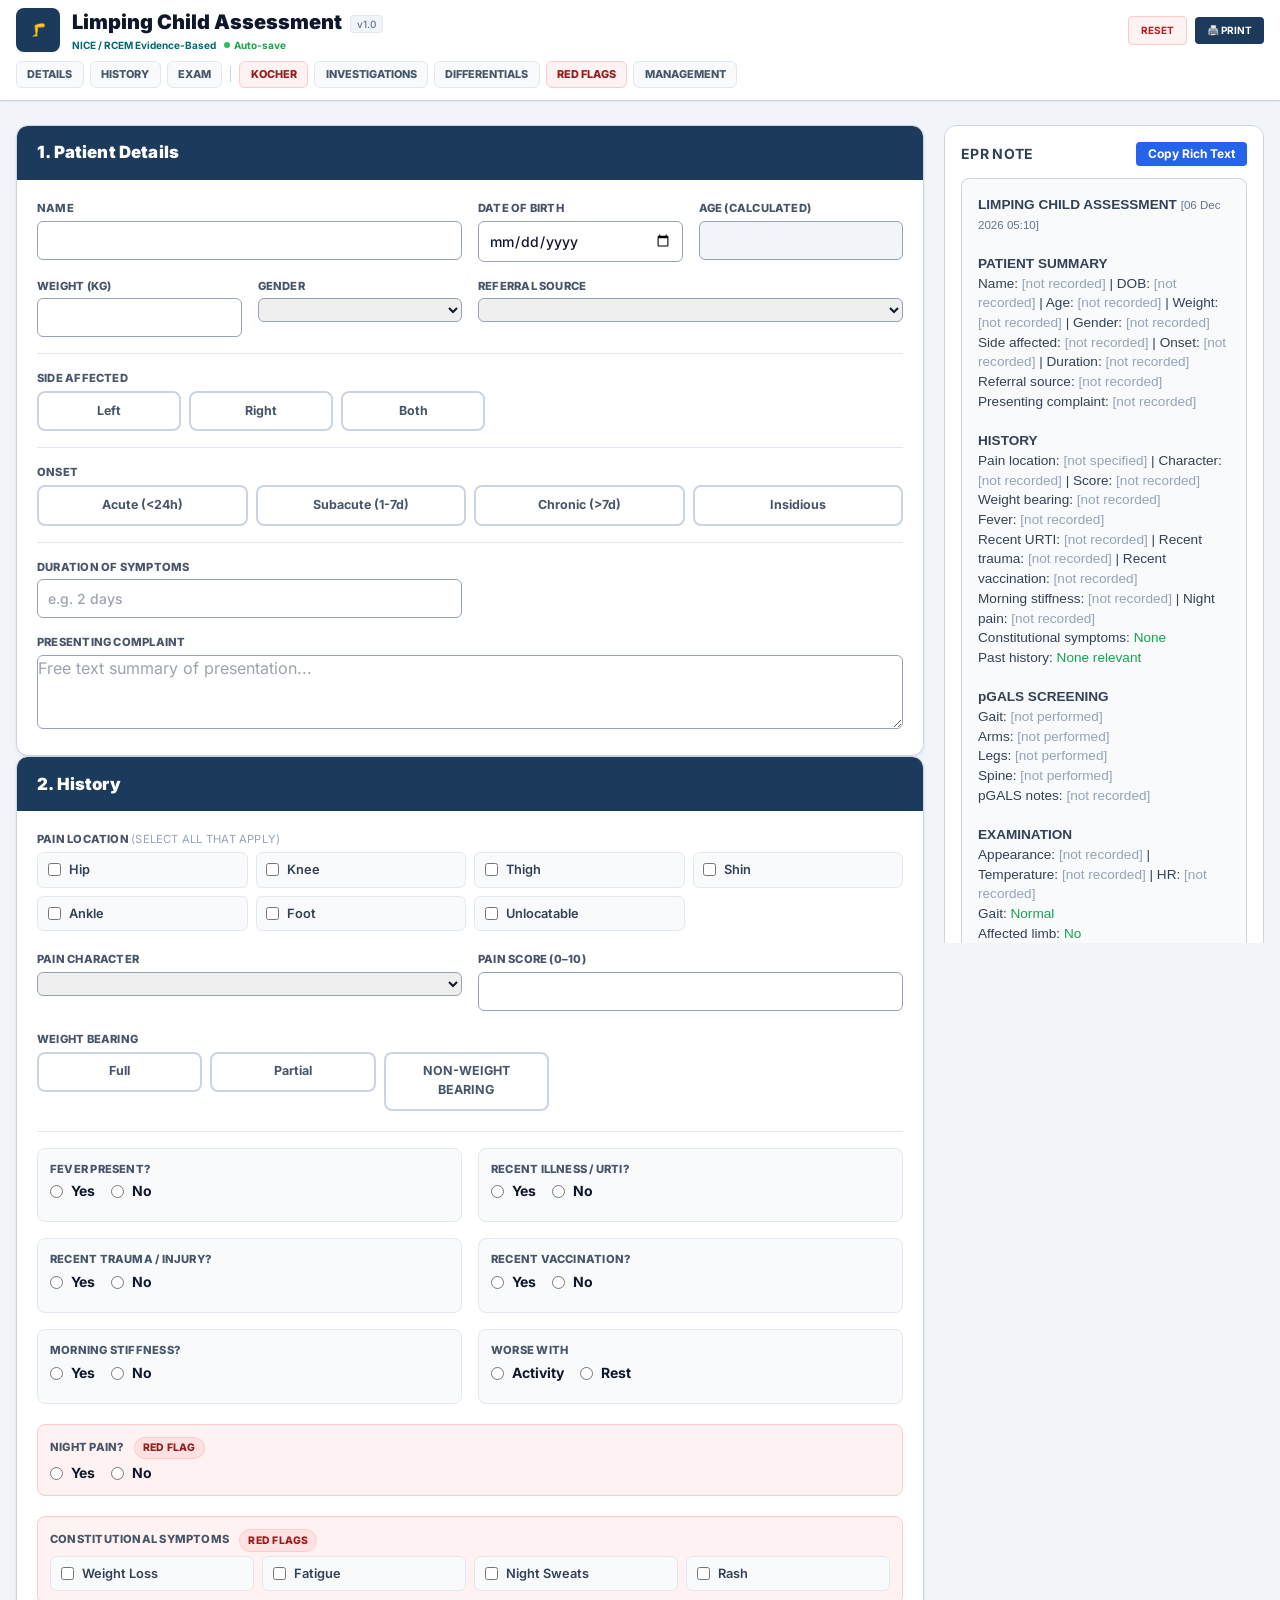
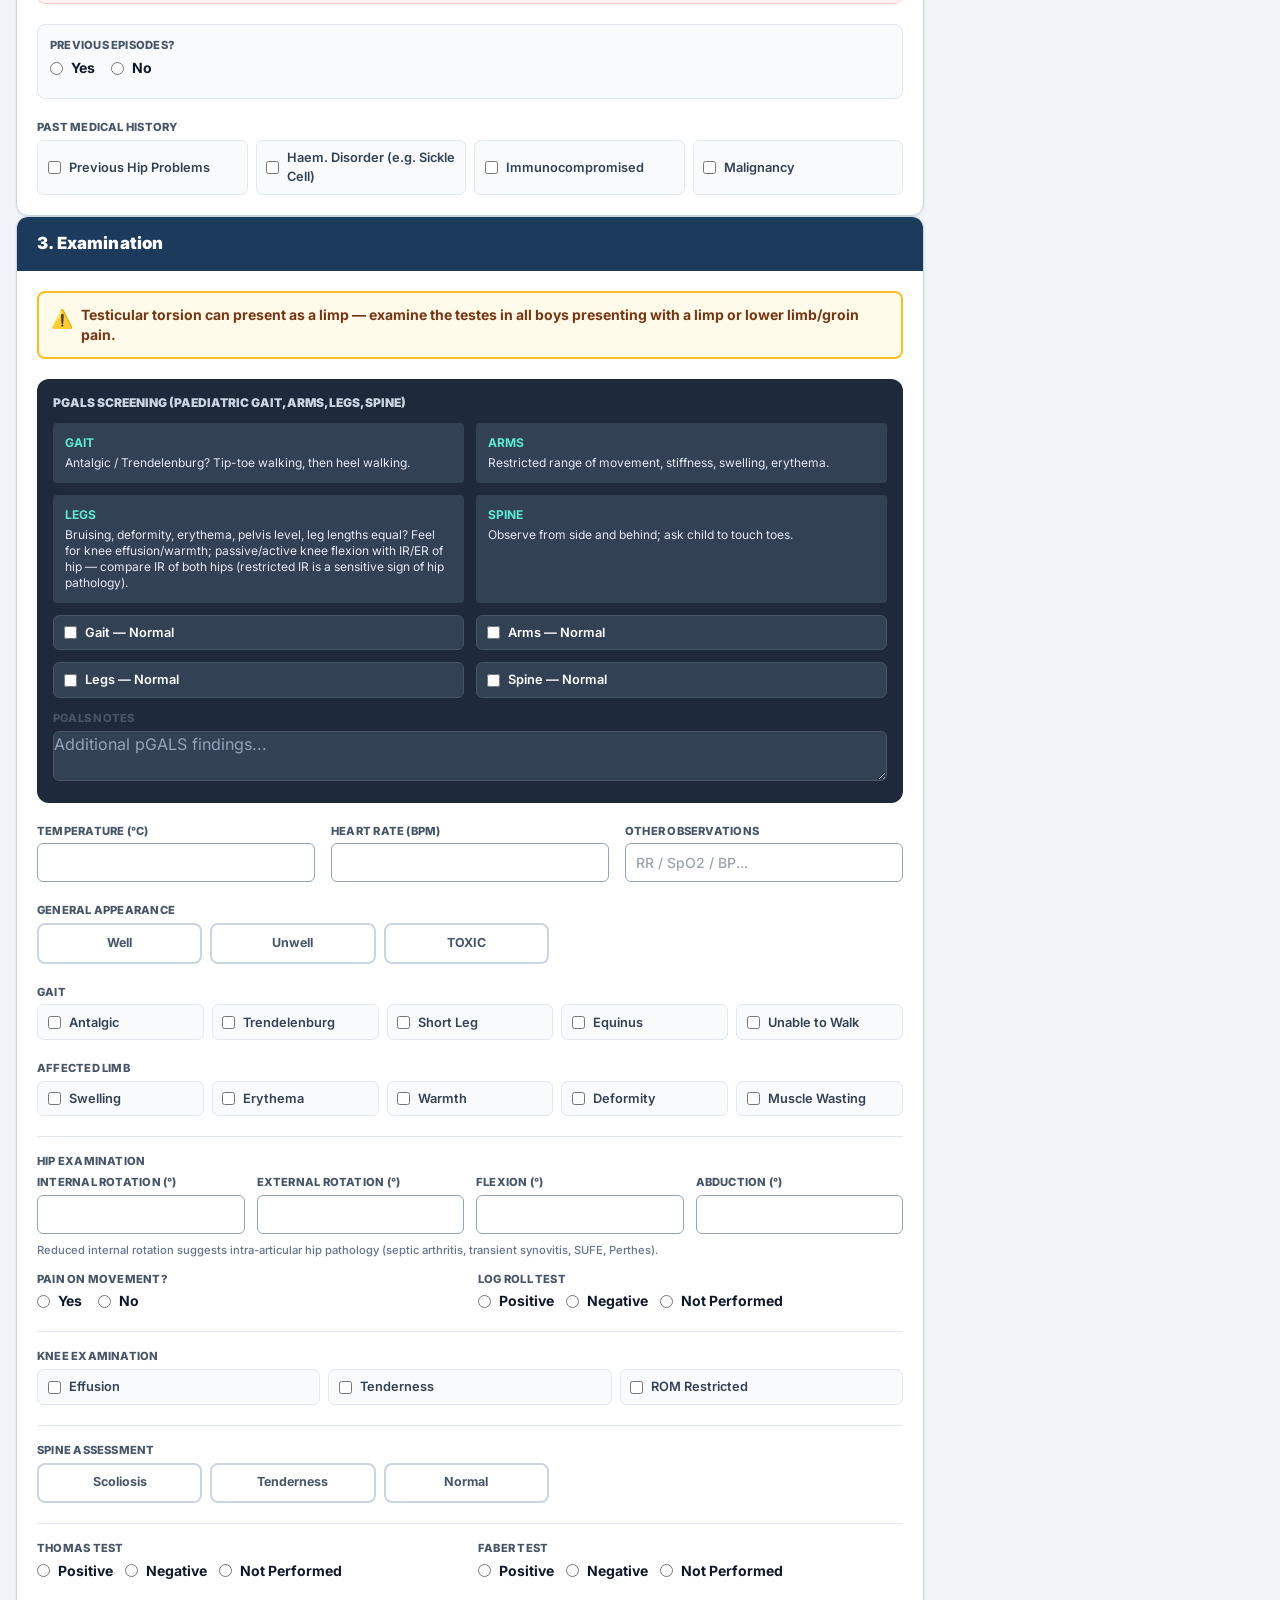
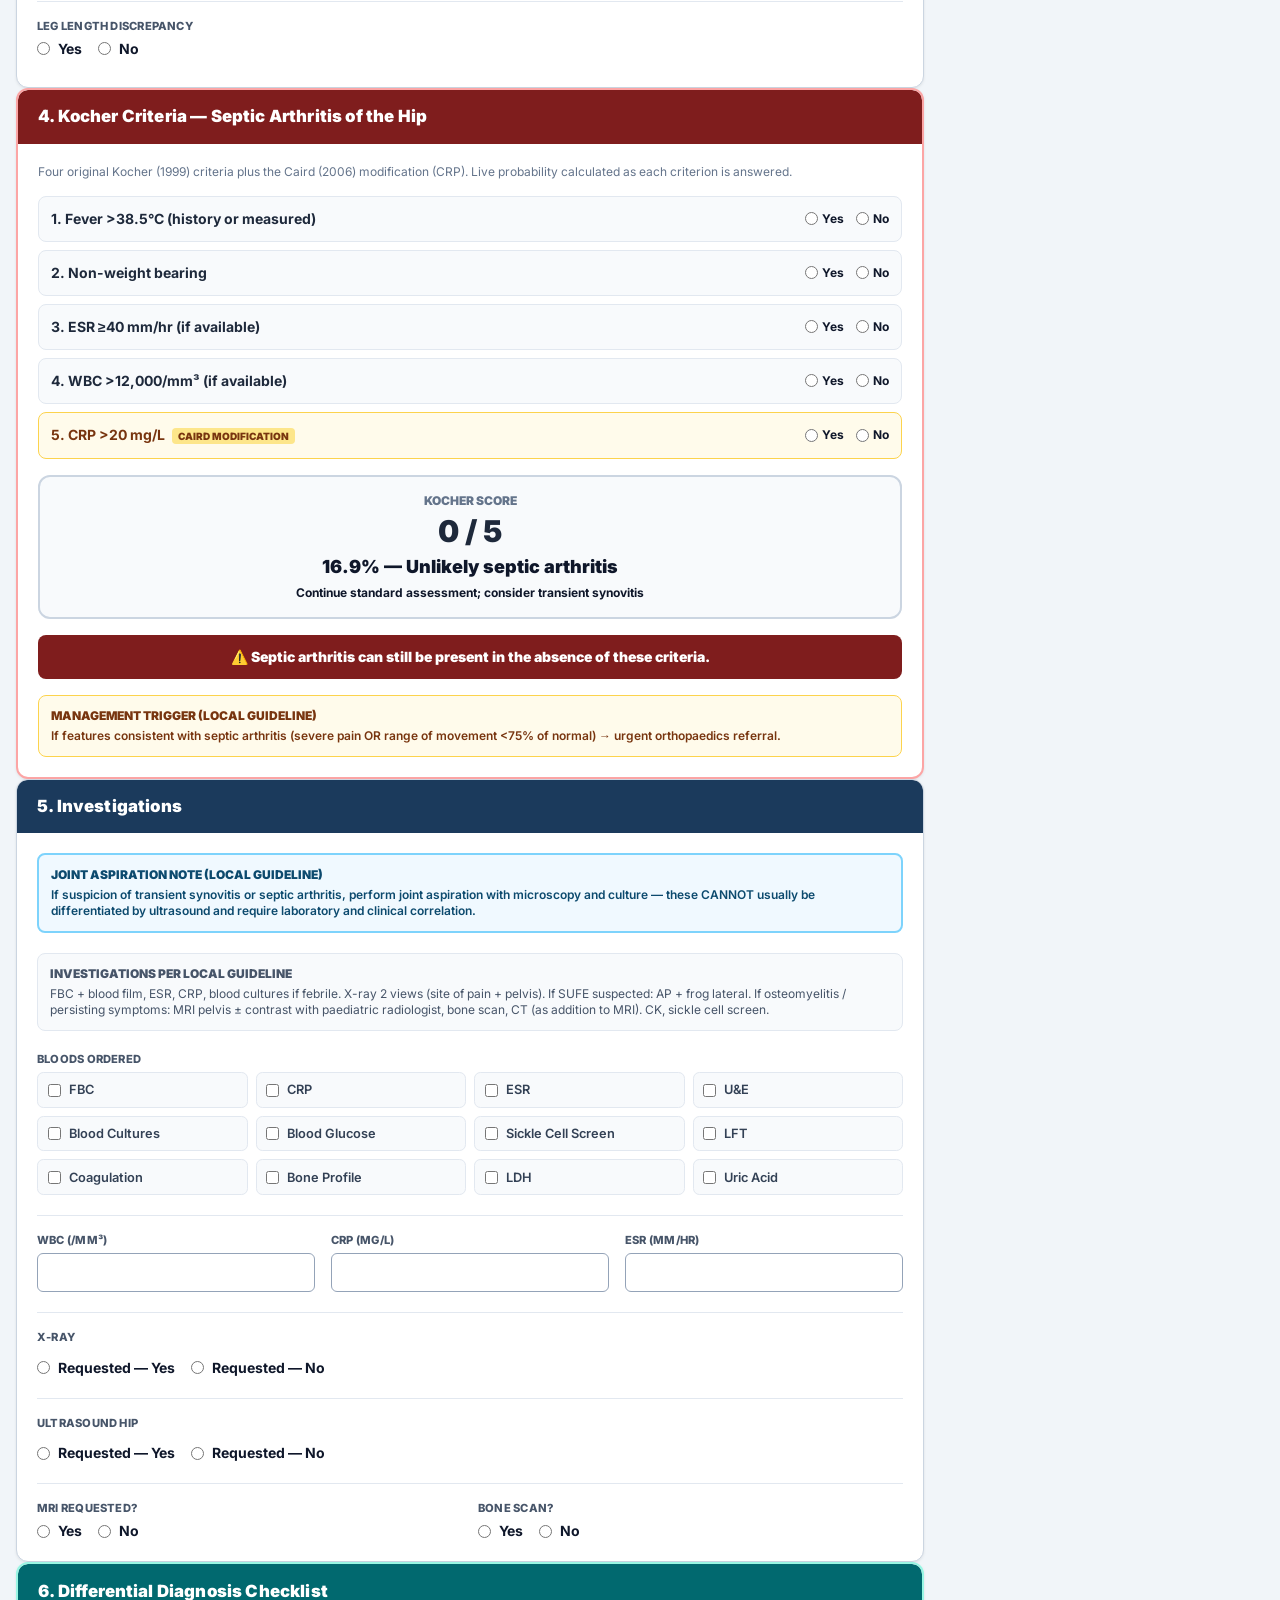
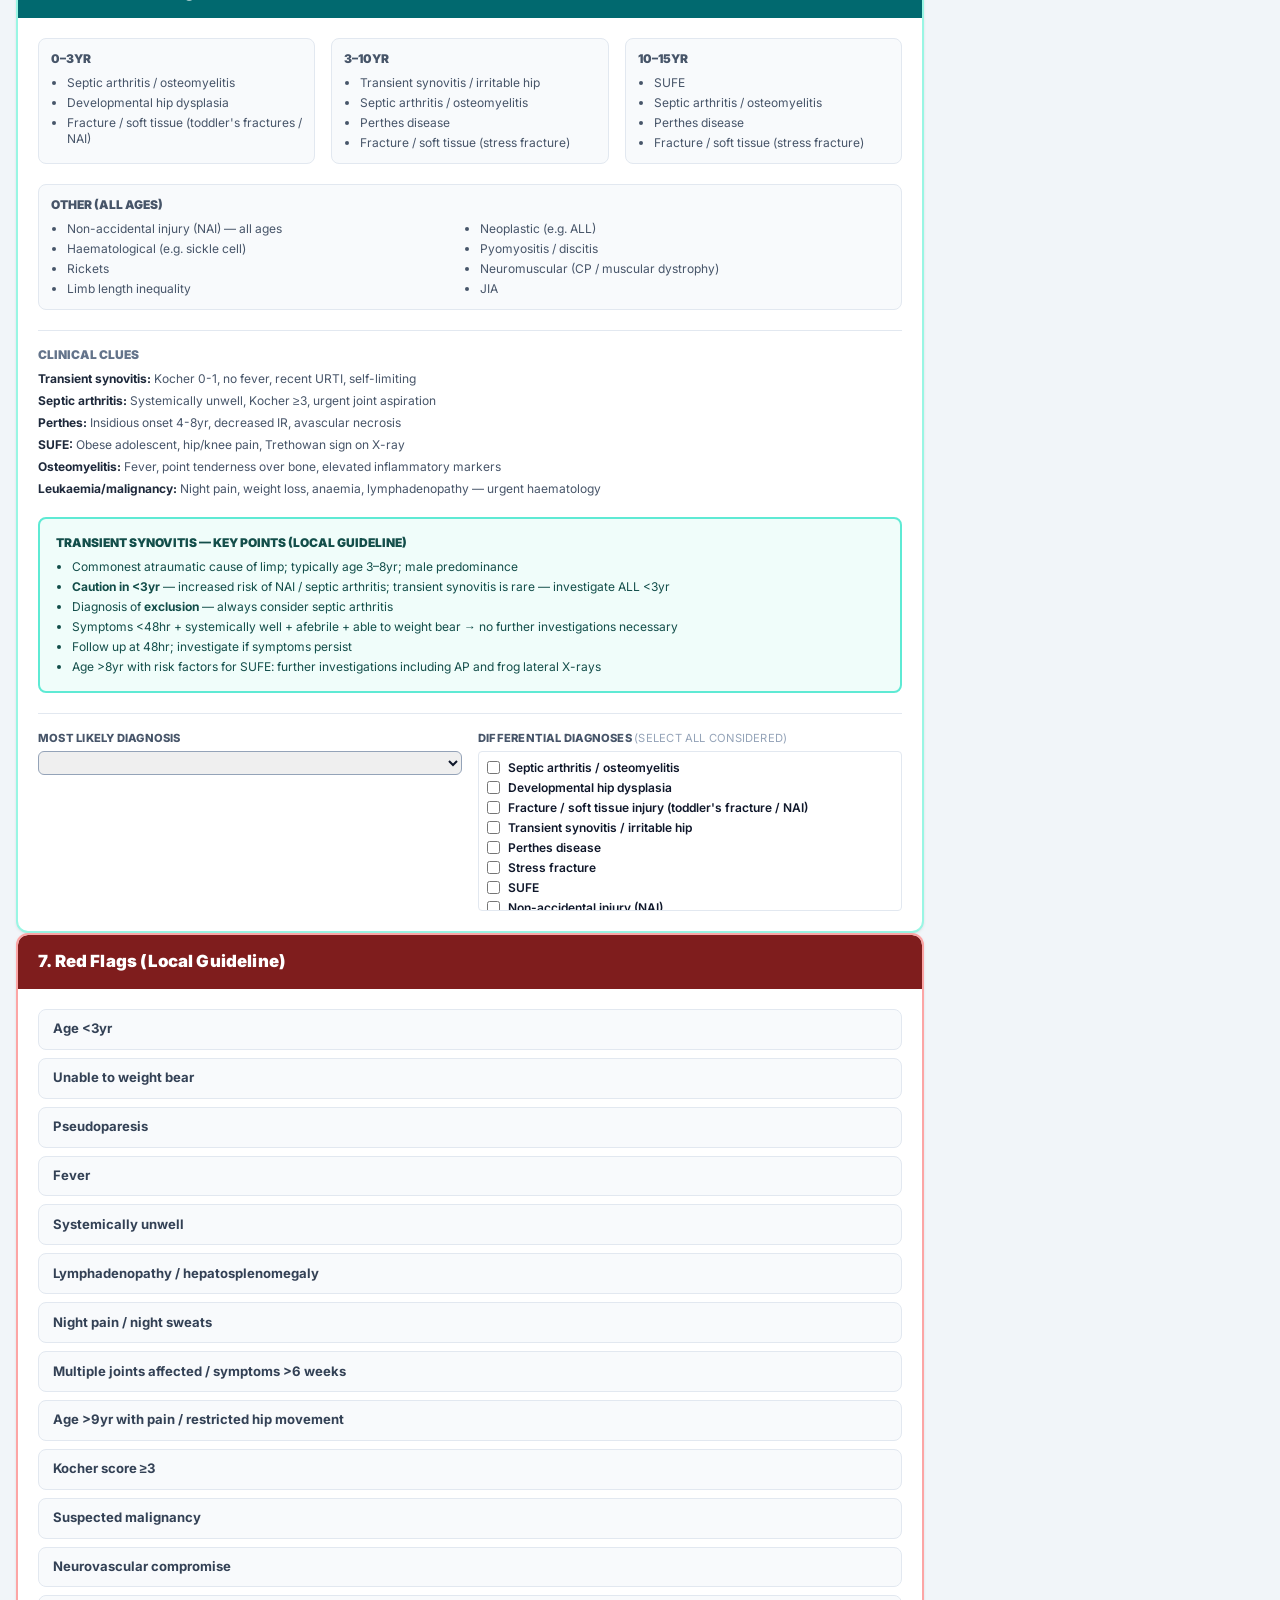
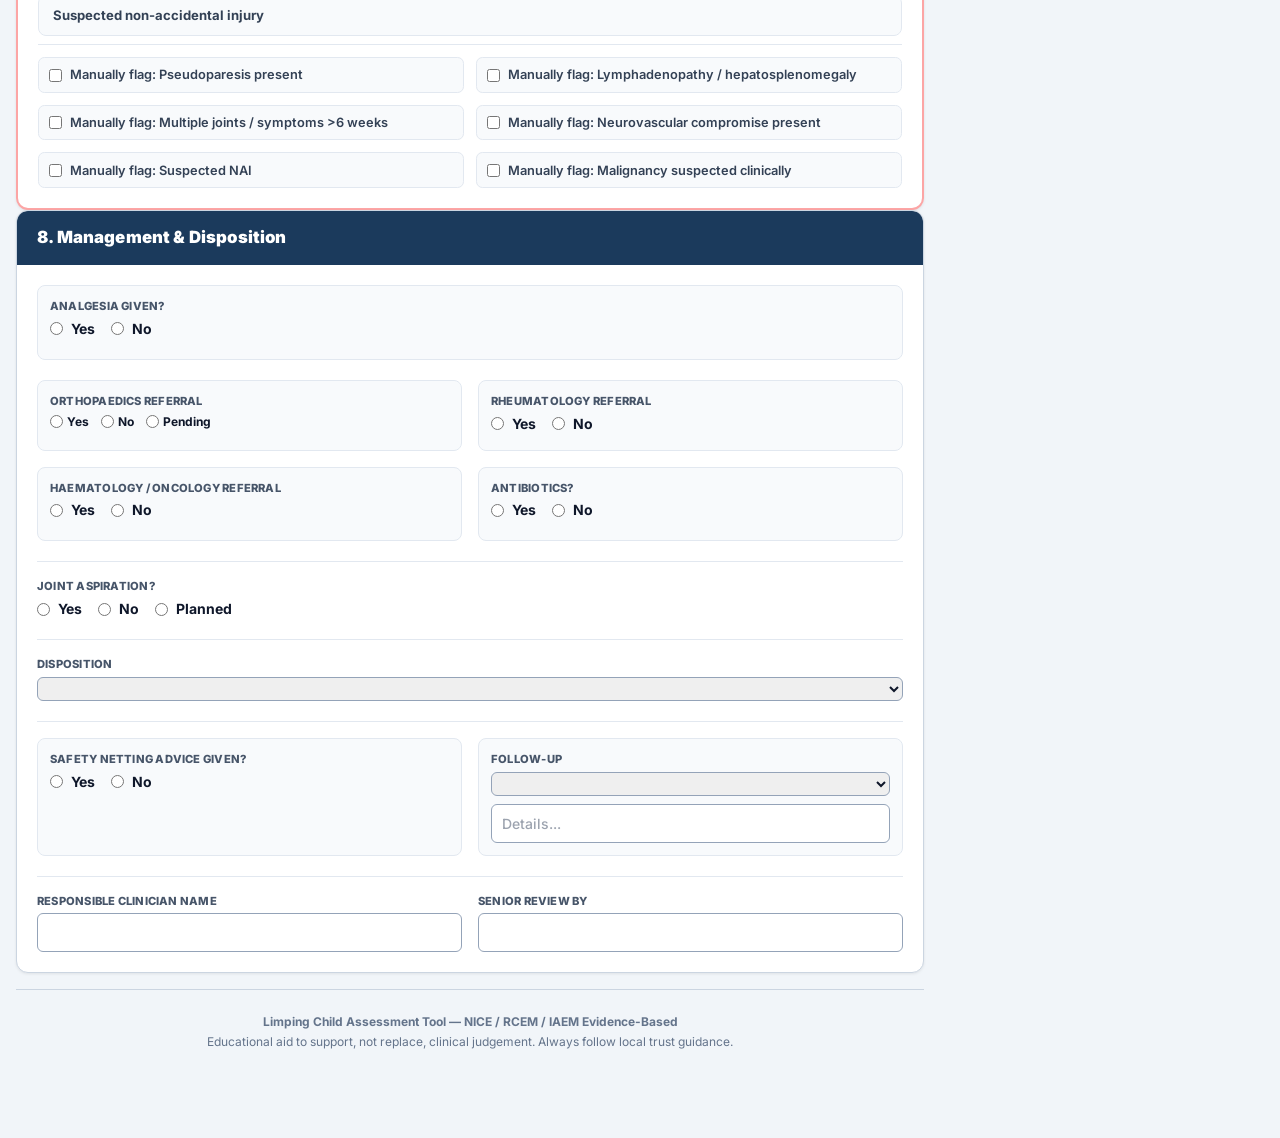
==== commit 3eaa4a92: "Bundle Tailwind CSS locally and add clinical judgement footer line Replace the Tailwind Play CDN scr" ====
--- a/paed-limp-standalone.html
+++ b/paed-limp-standalone.html
@@ -1170,6 +1170,7 @@
 
                 <footer class="mt-4 py-6 text-center border-t border-slate-300 no-print">
                     <p class="text-xs text-slate-500 font-bold">Limping Child Assessment Tool — NICE / RCEM / IAEM Evidence-Based</p>
+                    <p class="text-xs text-slate-500 mt-1">Educational aid to support, not replace, clinical judgement. Always follow local trust guidance.</p>
                 </footer>
             </div>
 
